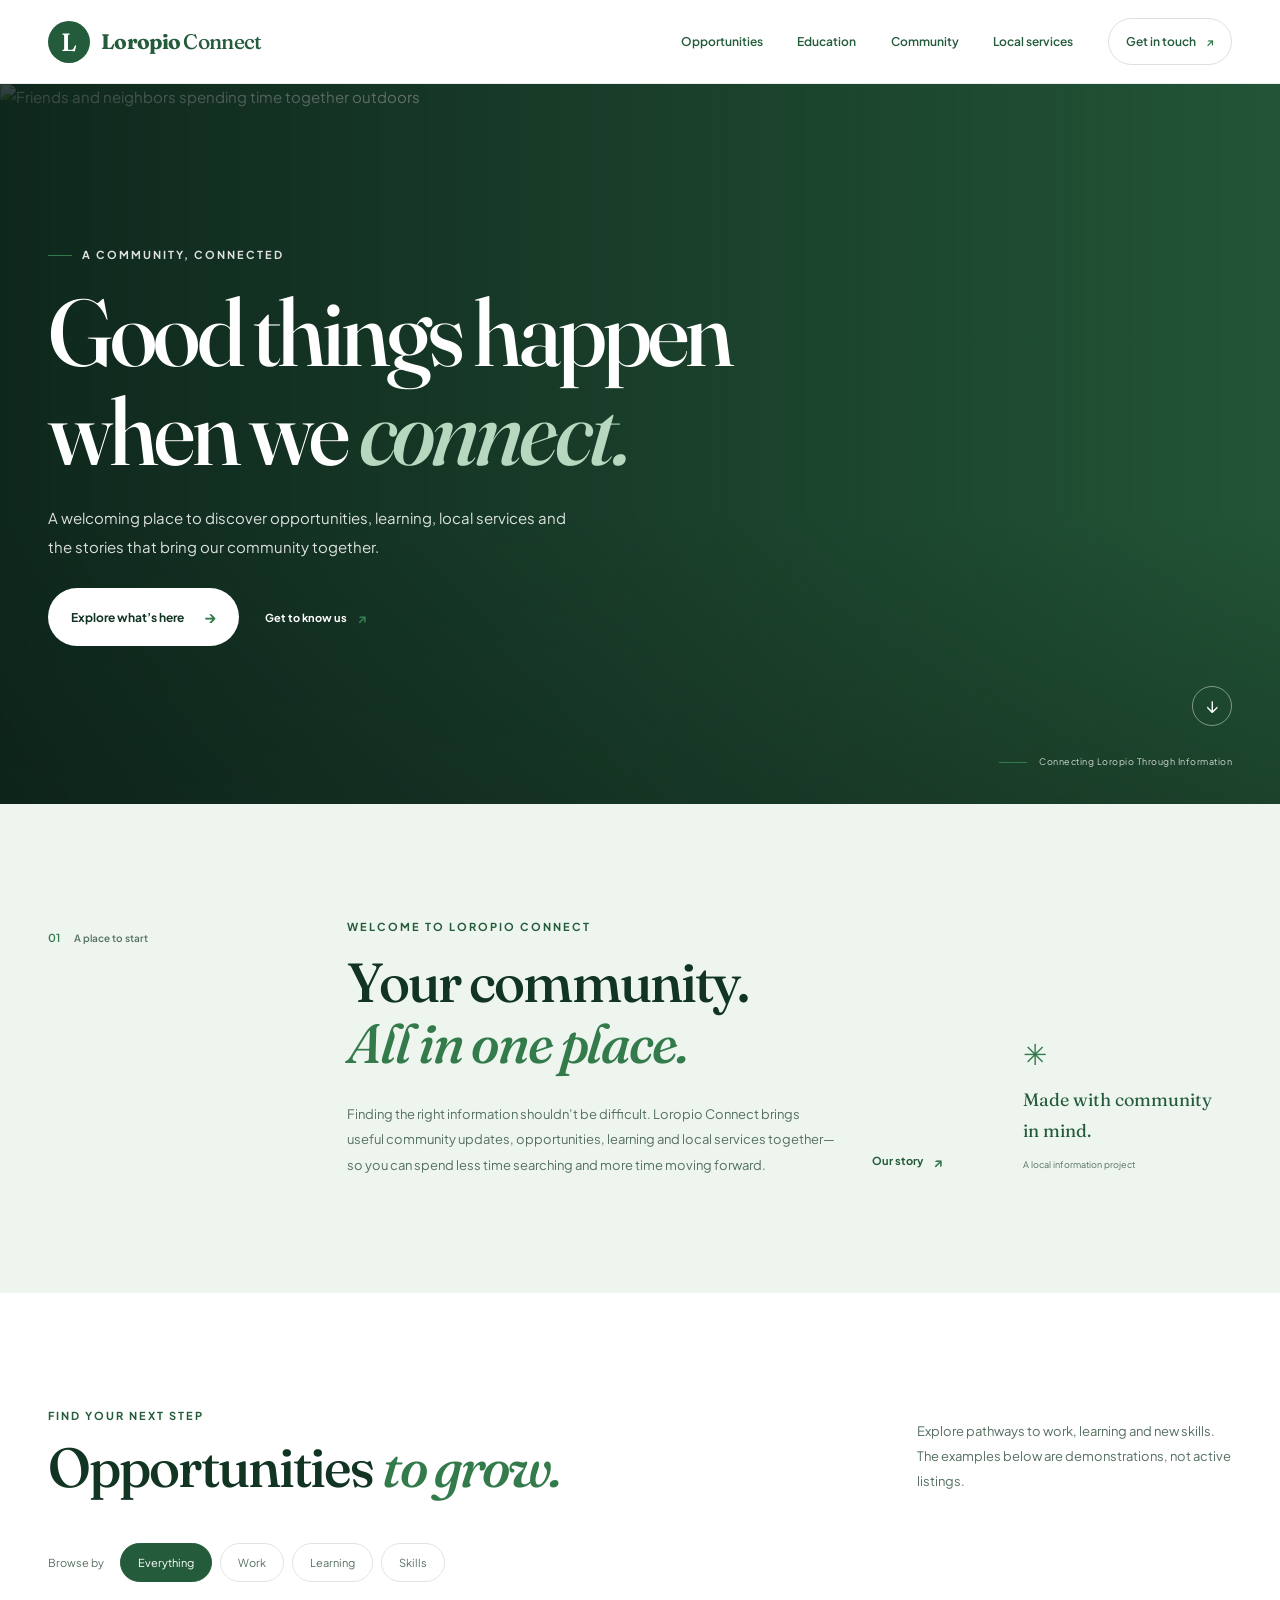
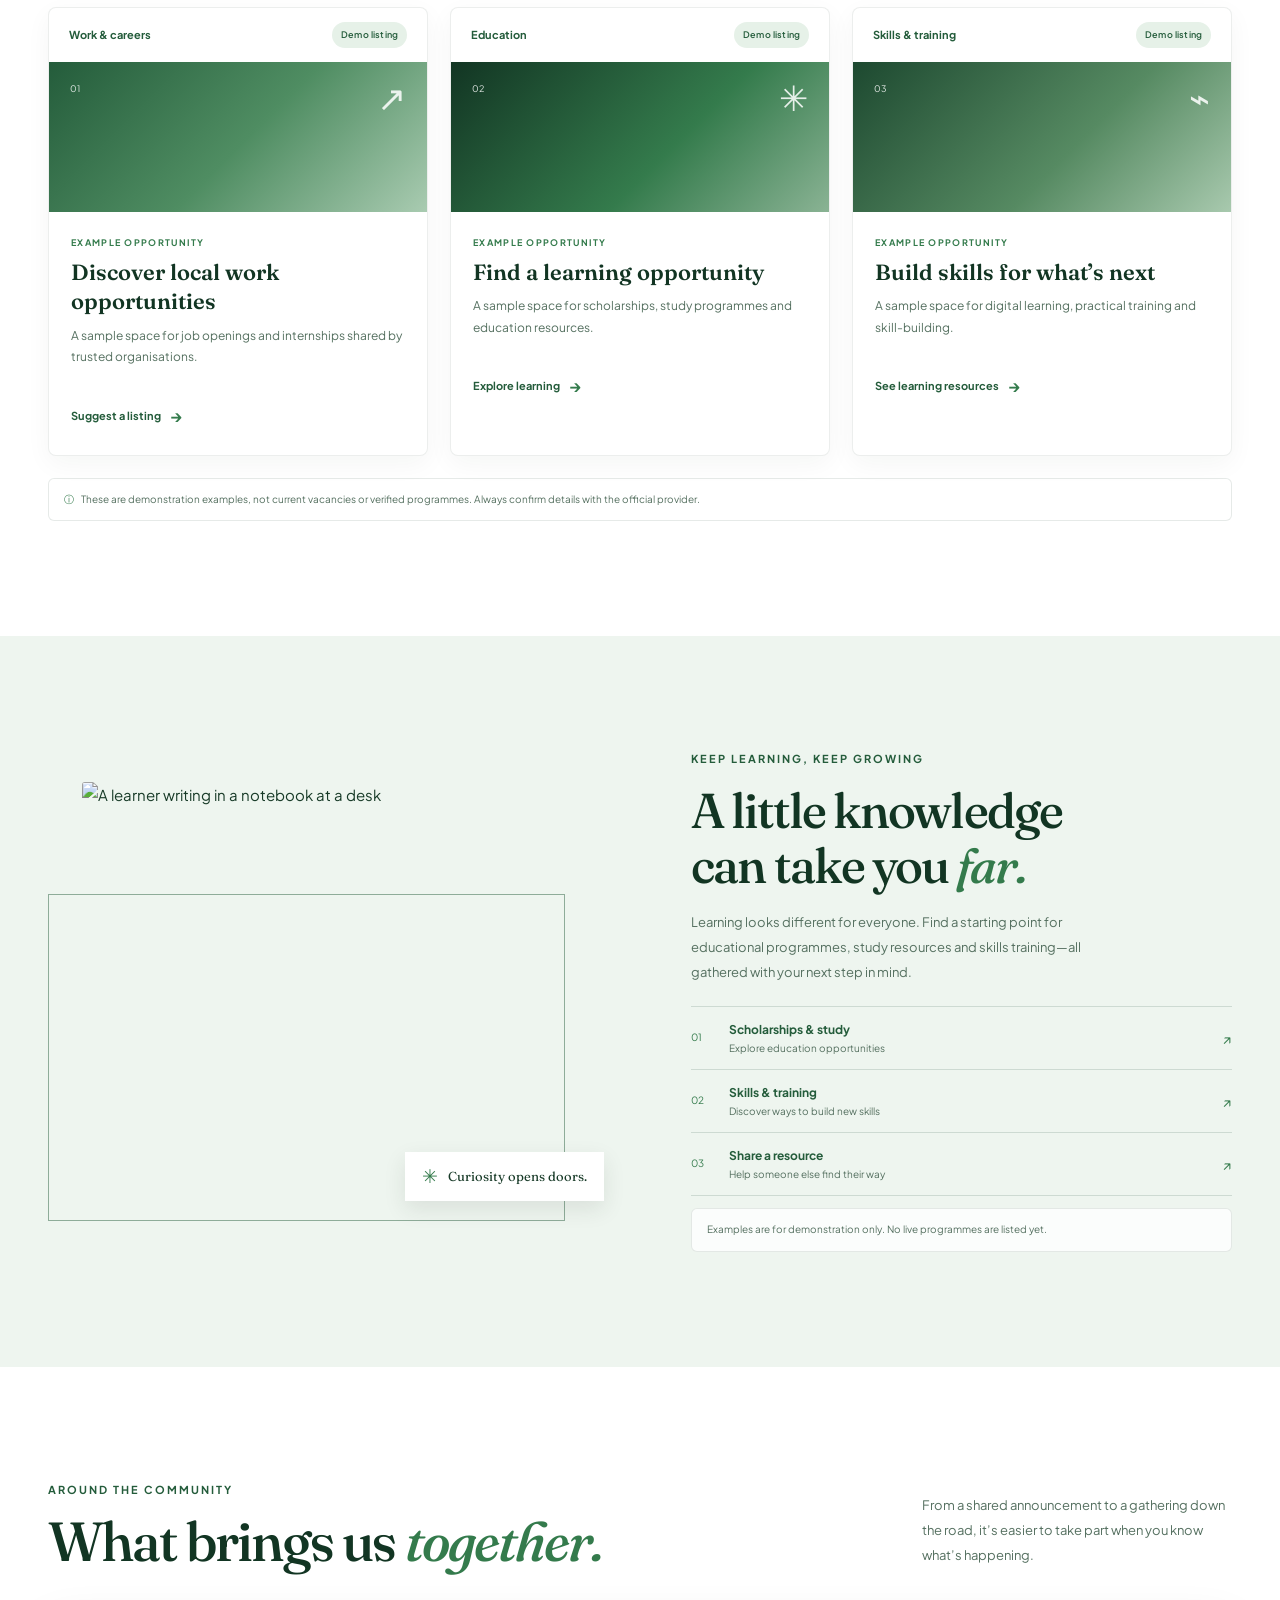
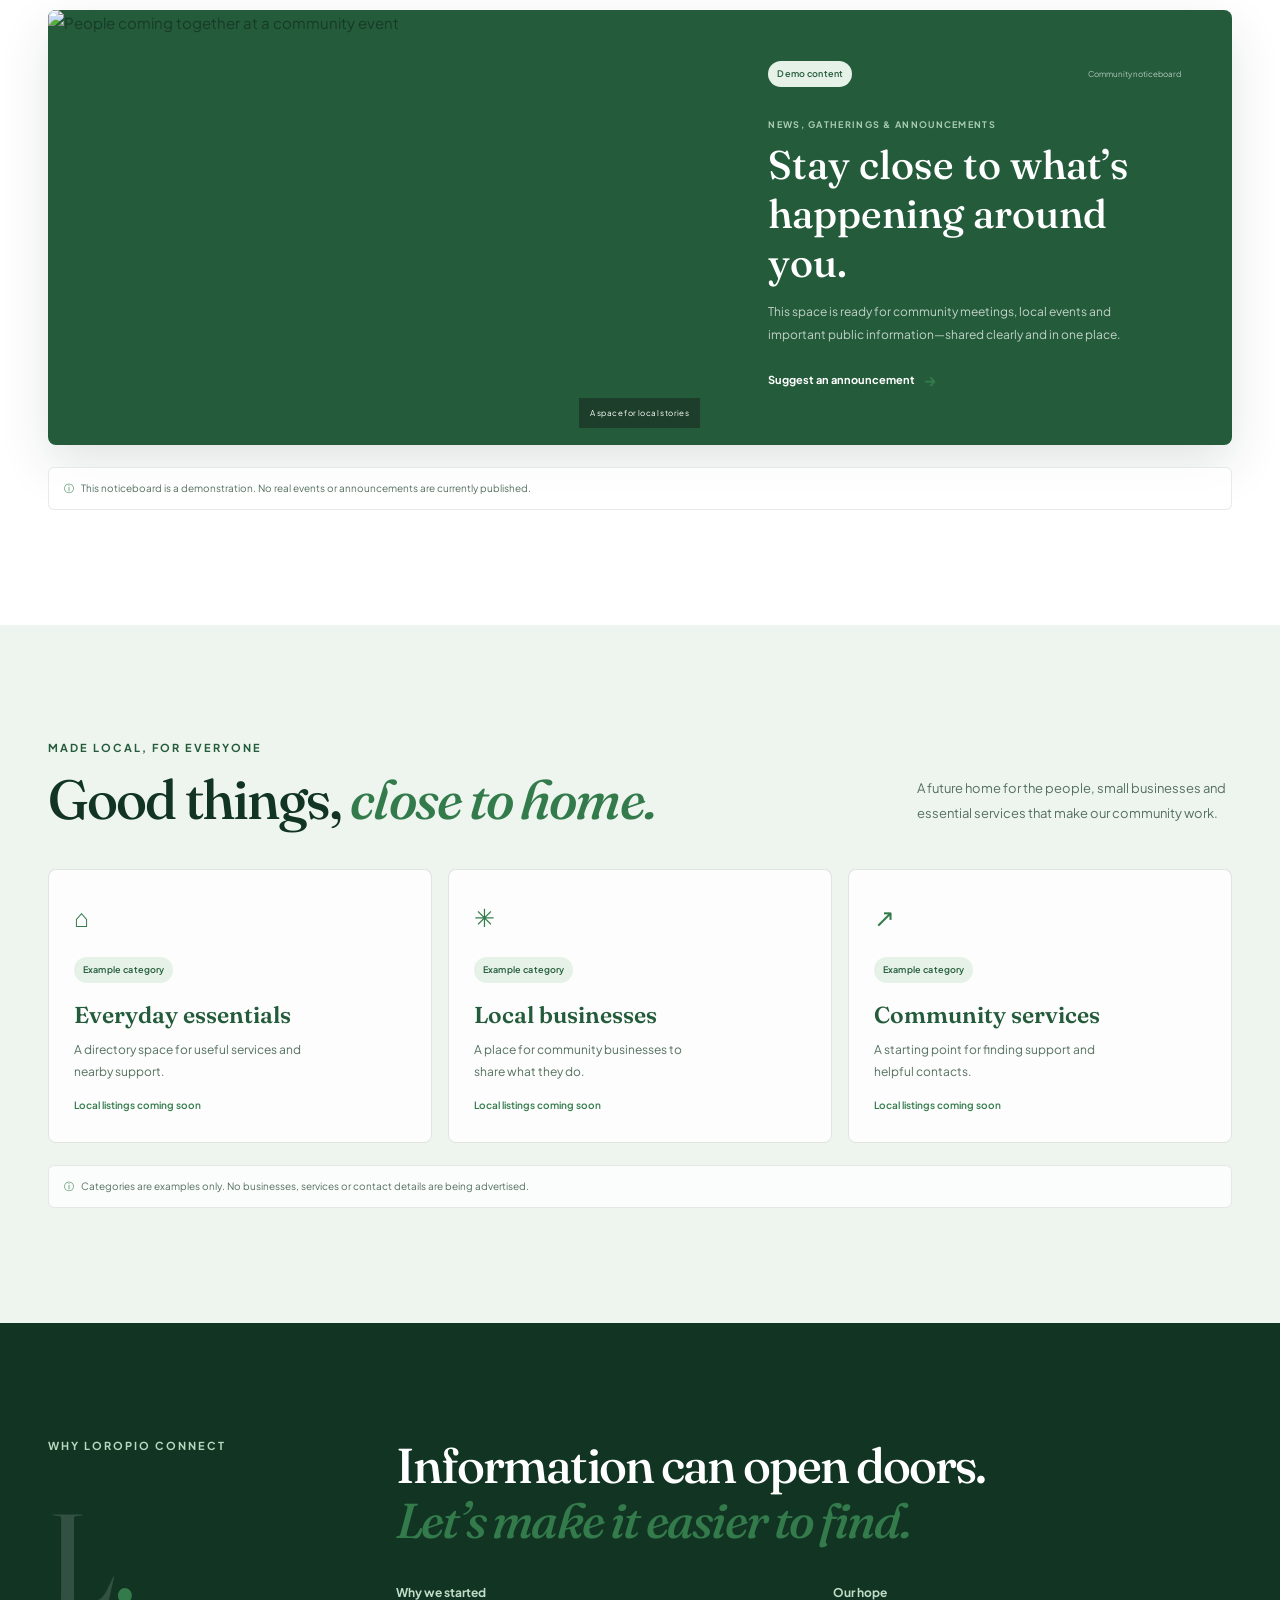
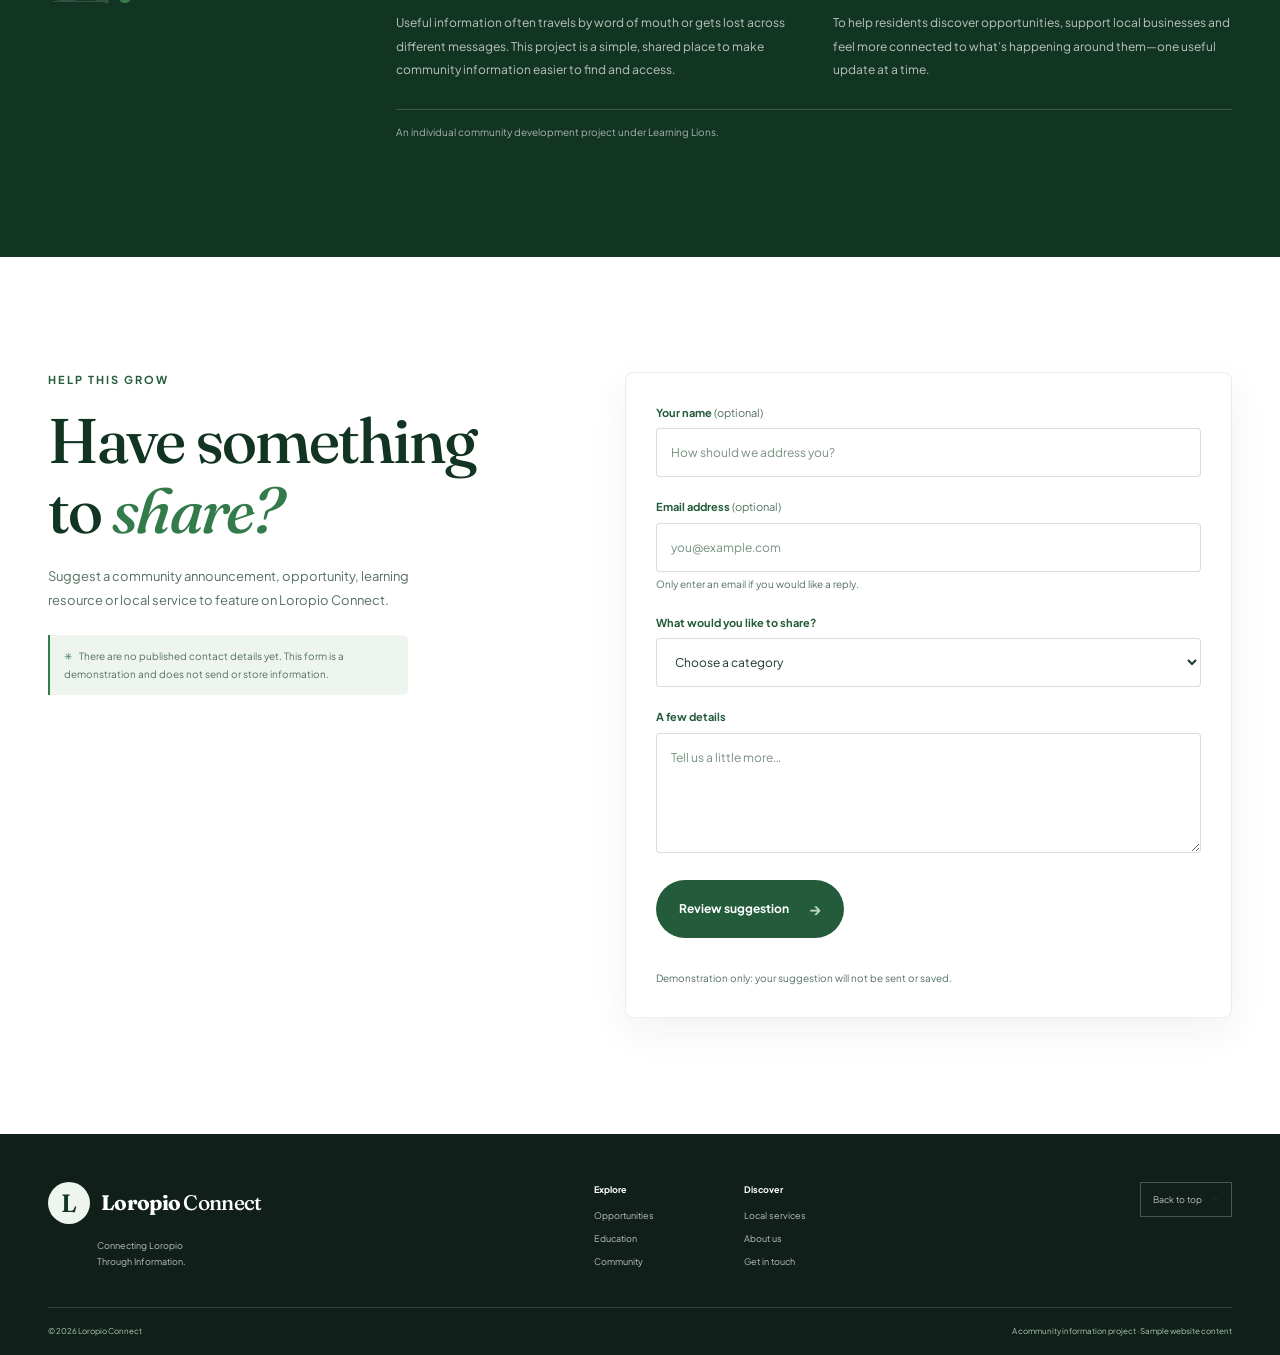
==== index.html @ 8afcb13e "Add redesigned Loropio Connect website" ====
<!DOCTYPE html>
<html lang="en">
<head>
    <meta charset="UTF-8">
    <meta name="viewport" content="width=device-width, initial-scale=1.0">
    <meta name="theme-color" content="#244c3b">
    <meta name="description" content="Loropio Connect brings community information, learning opportunities and local services together in one welcoming place.">
    <title>Loropio Connect | Connecting Loropio Through Information</title>
    <link rel="preconnect" href="https://fonts.googleapis.com">
    <link rel="preconnect" href="https://fonts.gstatic.com" crossorigin>
    <link href="https://fonts.googleapis.com/css2?family=Fraunces:opsz,wght@9..144,500;9..144,600;9..144,700&family=Plus+Jakarta+Sans:wght@400;500;600;700&display=swap" rel="stylesheet">
    <link rel="preconnect" href="https://images.unsplash.com">
    <link rel="stylesheet" href="style.css">
    <script src="script.js" defer></script>
</head>
<body>
    <a class="skip-link" href="#main-content">Skip to main content</a>

    <header class="site-header" id="top">
        <div class="header-inner">
            <a class="brand" href="#top" aria-label="Loropio Connect home">
                <span class="brand-mark" aria-hidden="true">L</span>
                <span class="brand-name">Loropio <span>Connect</span></span>
            </a>
            <button class="menu-toggle" type="button" aria-expanded="false" aria-controls="primary-navigation">
                <span class="menu-toggle-label">Menu</span>
                <span class="menu-icon" aria-hidden="true"><i></i><i></i></span>
            </button>
            <nav class="primary-navigation" id="primary-navigation" aria-label="Main navigation">
                <a href="#opportunities">Opportunities</a>
                <a href="#education">Education</a>
                <a href="#community">Community</a>
                <a href="#services">Local services</a>
                <a class="nav-contact" href="#contact">Get in touch <span aria-hidden="true">↗</span></a>
            </nav>
        </div>
    </header>

    <main id="main-content">
        <section class="hero" aria-labelledby="hero-title">
            <img class="hero-image"
                 src="https://images.unsplash.com/photo-1529156069898-49953e39b3ac?auto=format&amp;fit=crop&amp;w=2200&amp;q=90"
                 alt="Friends and neighbors spending time together outdoors"
                 fetchpriority="high">
            <div class="hero-shade"></div>
            <div class="hero-content page-width">
                <p class="eyebrow hero-eyebrow"><span></span> A community, connected</p>
                <h1 id="hero-title">Good things happen<br>when we <em>connect.</em></h1>
                <p class="hero-copy">A welcoming place to discover opportunities, learning, local services and the stories that bring our community together.</p>
                <div class="hero-actions">
                    <a class="button button-light" href="#opportunities">Explore what’s here <span aria-hidden="true">→</span></a>
                    <a class="text-link hero-text-link" href="#about">Get to know us <span aria-hidden="true">↗</span></a>
                </div>
            </div>
            <div class="hero-caption"><span class="caption-line"></span> Connecting Loropio Through Information</div>
            <a class="hero-scroll" href="#welcome" aria-label="Scroll to discover"><span aria-hidden="true">↓</span></a>
        </section>

        <section class="welcome section-pad" id="welcome" aria-labelledby="welcome-title">
            <div class="page-width welcome-grid">
                <div class="section-label"><span>01</span> A place to start</div>
                <div class="welcome-main">
                    <p class="eyebrow">Welcome to Loropio Connect</p>
                    <h2 class="display-heading" id="welcome-title">Your community.<br><em>All in one place.</em></h2>
                    <div class="welcome-bottom">
                        <p>Finding the right information shouldn’t be difficult. Loropio Connect brings useful community updates, opportunities, learning and local services together—so you can spend less time searching and more time moving forward.</p>
                        <a class="text-link" href="#about">Our story <span aria-hidden="true">↗</span></a>
                    </div>
                </div>
                <div class="welcome-note">
                    <span class="note-icon" aria-hidden="true">✳</span>
                    <p>Made with community in mind.</p>
                    <span>A local information project</span>
                </div>
            </div>
        </section>

        <section class="opportunities section-pad" id="opportunities" aria-labelledby="opportunities-title">
            <div class="page-width">
                <div class="section-heading">
                    <div>
                        <p class="eyebrow">Find your next step</p>
                        <h2 class="display-heading" id="opportunities-title">Opportunities <em>to grow.</em></h2>
                    </div>
                    <p class="section-intro">Explore pathways to work, learning and new skills. The examples below are demonstrations, not active listings.</p>
                </div>
                <div class="filter-row" role="group" aria-label="Filter opportunities">
                    <span class="filter-label">Browse by</span>
                    <button class="filter-button is-active" type="button" data-filter="all" aria-pressed="true">Everything</button>
                    <button class="filter-button" type="button" data-filter="jobs" aria-pressed="false">Work</button>
                    <button class="filter-button" type="button" data-filter="learning" aria-pressed="false">Learning</button>
                    <button class="filter-button" type="button" data-filter="skills" aria-pressed="false">Skills</button>
                </div>
                <div class="opportunity-grid">
                    <article class="opportunity-card opportunity-featured" data-category="jobs">
                        <div class="card-topline"><span class="card-category">Work &amp; careers</span><span class="demo-tag">Demo listing</span></div>
                        <div class="card-art art-sunrise" aria-hidden="true"><span>01</span><span class="art-symbol">↗</span></div>
                        <div class="opportunity-details">
                            <p class="card-kicker">Example opportunity</p>
                            <h3>Discover local work opportunities</h3>
                            <p>A sample space for job openings and internships shared by trusted organisations.</p>
                            <a class="card-link" href="#contact">Suggest a listing <span aria-hidden="true">→</span></a>
                        </div>
                    </article>
                    <article class="opportunity-card" data-category="learning">
                        <div class="card-topline"><span class="card-category">Education</span><span class="demo-tag">Demo listing</span></div>
                        <div class="card-art art-pages" aria-hidden="true"><span>02</span><span class="art-symbol">✳</span></div>
                        <div class="opportunity-details">
                            <p class="card-kicker">Example opportunity</p>
                            <h3>Find a learning opportunity</h3>
                            <p>A sample space for scholarships, study programmes and education resources.</p>
                            <a class="card-link" href="#education">Explore learning <span aria-hidden="true">→</span></a>
                        </div>
                    </article>
                    <article class="opportunity-card" data-category="skills">
                        <div class="card-topline"><span class="card-category">Skills &amp; training</span><span class="demo-tag">Demo listing</span></div>
                        <div class="card-art art-growth" aria-hidden="true"><span>03</span><span class="art-symbol">⌁</span></div>
                        <div class="opportunity-details">
                            <p class="card-kicker">Example opportunity</p>
                            <h3>Build skills for what’s next</h3>
                            <p>A sample space for digital learning, practical training and skill-building.</p>
                            <a class="card-link" href="#education">See learning resources <span aria-hidden="true">→</span></a>
                        </div>
                    </article>
                </div>
                <p class="filter-empty" hidden>No examples in this category yet.</p>
                <p class="demo-disclaimer"><span aria-hidden="true">ⓘ</span> These are demonstration examples, not current vacancies or verified programmes. Always confirm details with the official provider.</p>
            </div>
        </section>

        <section class="education section-pad" id="education" aria-labelledby="education-title">
            <div class="page-width education-grid">
                <div class="education-image-wrap">
                    <img src="https://images.unsplash.com/photo-1509062522246-3755977927d7?auto=format&amp;fit=crop&amp;w=1400&amp;q=90"
                         alt="A learner writing in a notebook at a desk" loading="lazy">
                    <div class="image-note"><span class="note-icon" aria-hidden="true">✳</span><span>Curiosity opens doors.</span></div>
                </div>
                <div class="education-content">
                    <p class="eyebrow">Keep learning, keep growing</p>
                    <h2 class="display-heading" id="education-title">A little knowledge<br>can take you <em>far.</em></h2>
                    <p class="education-copy">Learning looks different for everyone. Find a starting point for educational programmes, study resources and skills training—all gathered with your next step in mind.</p>
                    <div class="learning-links">
                        <a href="#opportunities"><span class="learning-number">01</span><span><strong>Scholarships &amp; study</strong><small>Explore education opportunities</small></span><span class="learning-arrow" aria-hidden="true">↗</span></a>
                        <a href="#opportunities"><span class="learning-number">02</span><span><strong>Skills &amp; training</strong><small>Discover ways to build new skills</small></span><span class="learning-arrow" aria-hidden="true">↗</span></a>
                        <a href="#contact"><span class="learning-number">03</span><span><strong>Share a resource</strong><small>Help someone else find their way</small></span><span class="learning-arrow" aria-hidden="true">↗</span></a>
                    </div>
                    <p class="small-demo-note">Examples are for demonstration only. No live programmes are listed yet.</p>
                </div>
            </div>
        </section>

        <section class="community section-pad" id="community" aria-labelledby="community-title">
            <div class="page-width">
                <div class="community-heading">
                    <div>
                        <p class="eyebrow">Around the community</p>
                        <h2 class="display-heading" id="community-title">What brings us <em>together.</em></h2>
                    </div>
                    <p>From a shared announcement to a gathering down the road, it’s easier to take part when you know what’s happening.</p>
                </div>
                <div class="community-feature">
                    <div class="community-photo">
                        <img src="https://images.unsplash.com/photo-1528605248644-14dd04022da1?auto=format&amp;fit=crop&amp;w=1600&amp;q=90"
                             alt="People coming together at a community event" loading="lazy">
                        <span class="photo-badge">A space for local stories</span>
                    </div>
                    <div class="community-story">
                        <div class="story-topline"><span class="demo-tag">Demo content</span><span class="story-date">Community noticeboard</span></div>
                        <p class="story-kicker">News, gatherings &amp; announcements</p>
                        <h3>Stay close to what’s happening around you.</h3>
                        <p>This space is ready for community meetings, local events and important public information—shared clearly and in one place.</p>
                        <a class="card-link" href="#contact">Suggest an announcement <span aria-hidden="true">→</span></a>
                    </div>
                </div>
                <p class="demo-disclaimer"><span aria-hidden="true">ⓘ</span> This noticeboard is a demonstration. No real events or announcements are currently published.</p>
            </div>
        </section>

        <section class="services section-pad" id="services" aria-labelledby="services-title">
            <div class="page-width">
                <div class="section-heading services-heading">
                    <div>
                        <p class="eyebrow">Made local, for everyone</p>
                        <h2 class="display-heading" id="services-title">Good things, <em>close to home.</em></h2>
                    </div>
                    <p class="section-intro">A future home for the people, small businesses and essential services that make our community work.</p>
                </div>
                <div class="service-grid">
                    <article class="service-card">
                        <span class="service-icon" aria-hidden="true">⌂</span>
                        <span class="demo-tag">Example category</span>
                        <h3>Everyday essentials</h3>
                        <p>A directory space for useful services and nearby support.</p>
                        <span class="service-coming">Local listings coming soon</span>
                    </article>
                    <article class="service-card">
                        <span class="service-icon" aria-hidden="true">✳</span>
                        <span class="demo-tag">Example category</span>
                        <h3>Local businesses</h3>
                        <p>A place for community businesses to share what they do.</p>
                        <span class="service-coming">Local listings coming soon</span>
                    </article>
                    <article class="service-card">
                        <span class="service-icon" aria-hidden="true">↗</span>
                        <span class="demo-tag">Example category</span>
                        <h3>Community services</h3>
                        <p>A starting point for finding support and helpful contacts.</p>
                        <span class="service-coming">Local listings coming soon</span>
                    </article>
                </div>
                <p class="demo-disclaimer"><span aria-hidden="true">ⓘ</span> Categories are examples only. No businesses, services or contact details are being advertised.</p>
            </div>
        </section>

        <section class="about section-pad" id="about" aria-labelledby="about-title">
            <div class="page-width about-grid">
                <div class="about-label">
                    <p class="eyebrow">Why Loropio Connect</p>
                    <span class="about-mark" aria-hidden="true">L<span>.</span></span>
                </div>
                <div class="about-content">
                    <h2 class="display-heading" id="about-title">Information can open doors.<br><em>Let’s make it easier to find.</em></h2>
                    <div class="about-columns">
                        <div>
                            <h3>Why we started</h3>
                            <p>Useful information often travels by word of mouth or gets lost across different messages. This project is a simple, shared place to make community information easier to find and access.</p>
                        </div>
                        <div>
                            <h3>Our hope</h3>
                            <p>To help residents discover opportunities, support local businesses and feel more connected to what’s happening around them—one useful update at a time.</p>
                        </div>
                    </div>
                    <p class="project-note">An individual community development project under Learning Lions.</p>
                </div>
            </div>
        </section>

        <section class="contact section-pad" id="contact" aria-labelledby="contact-title">
            <div class="page-width contact-grid">
                <div class="contact-intro">
                    <p class="eyebrow">Help this grow</p>
                    <h2 class="display-heading" id="contact-title">Have something<br>to <em>share?</em></h2>
                    <p>Suggest a community announcement, opportunity, learning resource or local service to feature on Loropio Connect.</p>
                    <p class="contact-note"><span aria-hidden="true">✳</span> There are no published contact details yet. This form is a demonstration and does not send or store information.</p>
                </div>
                <form class="contact-form" id="suggestion-form" novalidate>
                    <div class="form-row">
                        <label for="name">Your name <span>(optional)</span></label>
                        <input id="name" name="name" type="text" autocomplete="name" placeholder="How should we address you?">
                    </div>
                    <div class="form-row">
                        <label for="email">Email address <span>(optional)</span></label>
                        <input id="email" name="email" type="email" autocomplete="email" placeholder="you@example.com" aria-describedby="email-hint">
                        <span class="field-hint" id="email-hint">Only enter an email if you would like a reply.</span>
                    </div>
                    <div class="form-row">
                        <label for="suggestion-type">What would you like to share?</label>
                        <select id="suggestion-type" name="suggestion-type" required>
                            <option value="">Choose a category</option>
                            <option value="opportunity">An opportunity</option>
                            <option value="education">A learning resource</option>
                            <option value="announcement">An announcement or event</option>
                            <option value="service">A local service</option>
                            <option value="other">Something else</option>
                        </select>
                    </div>
                    <div class="form-row">
                        <label for="message">A few details</label>
                        <textarea id="message" name="message" rows="4" placeholder="Tell us a little more…" required></textarea>
                    </div>
                    <button class="button button-dark form-submit" type="submit">Review suggestion <span aria-hidden="true">→</span></button>
                    <p class="form-status" id="form-status" role="status" aria-live="polite"></p>
                    <p class="form-disclaimer">Demonstration only: your suggestion will not be sent or saved.</p>
                </form>
            </div>
        </section>
    </main>

    <footer class="site-footer">
        <div class="page-width footer-main">
            <div class="footer-brand">
                <a class="brand brand-footer" href="#top">
                    <span class="brand-mark" aria-hidden="true">L</span>
                    <span class="brand-name">Loropio <span>Connect</span></span>
                </a>
                <p>Connecting Loropio<br>Through Information.</p>
            </div>
            <div class="footer-links">
                <div><span class="footer-heading">Explore</span><a href="#opportunities">Opportunities</a><a href="#education">Education</a><a href="#community">Community</a></div>
                <div><span class="footer-heading">Discover</span><a href="#services">Local services</a><a href="#about">About us</a><a href="#contact">Get in touch</a></div>
            </div>
            <a class="back-to-top" href="#top">Back to top <span aria-hidden="true">↑</span></a>
        </div>
        <div class="footer-bottom page-width"><span>© <span id="current-year"></span> Loropio Connect</span><span>A community information project · Sample website content</span></div>
    </footer>
</body>
</html>
---- style.css ----
:root {
    color-scheme: light;
    --forest: #245c3b;
    --forest-deep: #123523;
    --cream: #eef5ef;
    --paper: #fff;
    --white: #fff;
    --gold: #347b4c;
    --terracotta: #347b4c;
    --ink: #173a27;
    --muted: #557060;
    --line: rgba(18, 53, 35, .15);
    --serif: "Fraunces", Georgia, serif;
    --sans: "Plus Jakarta Sans", Arial, sans-serif;
}

* {
    box-sizing: border-box;
}

html {
    scroll-behavior: smooth;
    scroll-padding-top: 88px;
}

body {
    margin: 0;
    color: var(--ink);
    background: var(--paper);
    font-family: var(--sans);
    font-size: 15px;
    line-height: 1.65;
    -webkit-font-smoothing: antialiased;
}

img {
    display: block;
    width: 100%;
}

a {
    color: inherit;
}

button,
input,
select,
textarea {
    font: inherit;
}

button,
a {
    -webkit-tap-highlight-color: transparent;
}

button:focus-visible,
a:focus-visible,
input:focus-visible,
select:focus-visible,
textarea:focus-visible {
    outline: 3px solid var(--gold);
    outline-offset: 4px;
}

.page-width {
    width: min(1200px, calc(100% - 96px));
    margin-inline: auto;
}

.skip-link {
    position: fixed;
    z-index: 20;
    top: 12px;
    left: 12px;
    padding: 10px 16px;
    transform: translateY(-160%);
    color: var(--white);
    background: var(--forest-deep);
}

.skip-link:focus {
    transform: translateY(0);
}

.site-header {
    position: sticky;
    top: 0;
    z-index: 10;
    height: 84px;
    border-bottom: 1px solid rgba(18, 38, 32, .08);
    background: rgba(249, 247, 242, .94);
    backdrop-filter: blur(16px);
}

.header-inner {
    width: min(1320px, calc(100% - 96px));
    height: 100%;
    margin-inline: auto;
    display: flex;
    align-items: center;
    justify-content: space-between;
}

.brand {
    display: inline-flex;
    align-items: center;
    gap: 11px;
    color: var(--forest);
    text-decoration: none;
}

.brand-mark {
    width: 38px;
    height: 38px;
    display: grid;
    place-items: center;
    border-radius: 50%;
    color: var(--white);
    background: var(--forest);
    font-family: var(--serif);
    font-size: 23px;
    font-weight: 600;
}

.brand-name {
    font-family: var(--serif);
    font-size: 19px;
    font-weight: 700;
    letter-spacing: -.5px;
}

.brand-name span {
    font-weight: 500;
}

.primary-navigation {
    display: flex;
    align-items: center;
    gap: clamp(20px, 3vw, 43px);
}

.primary-navigation a {
    color: #414a42;
    font-size: 12px;
    font-weight: 600;
    text-decoration: none;
    transition: color .2s ease;
}

.primary-navigation a:hover {
    color: var(--gold);
}

.primary-navigation .nav-contact {
    padding: 11px 16px;
    border: 1px solid var(--line);
    border-radius: 2px;
}

.nav-contact span {
    margin-left: 8px;
    color: var(--gold);
}

.menu-toggle {
    display: none;
}

.hero {
    position: relative;
    min-height: min(680px, calc(100svh - 82px));
    display: flex;
    align-items: center;
    overflow: hidden;
    color: var(--white);
    background: #394a3d;
}

.hero-image,
.hero-shade {
    position: absolute;
    inset: 0;
    width: 100%;
    height: 100%;
}

.hero-image {
    object-fit: cover;
    object-position: center 46%;
    animation: hero-arrive 1.1s ease-out both;
}

.hero-shade {
    background: linear-gradient(90deg, rgba(17, 36, 27, .79) 0%, rgba(23, 41, 31, .59) 44%, rgba(21, 34, 26, .12) 100%),
        linear-gradient(0deg, rgba(14, 28, 20, .31), transparent 35%);
}

.hero-content {
    position: relative;
    z-index: 1;
    padding-top: 5px;
    animation: content-arrive .8s .12s both;
}

.eyebrow {
    margin: 0 0 16px;
    color: var(--forest);
    font-size: 10px;
    font-weight: 700;
    letter-spacing: 1.9px;
    line-height: 1.5;
    text-transform: uppercase;
}

.hero-eyebrow {
    display: flex;
    align-items: center;
    gap: 10px;
    margin-bottom: 20px;
    color: rgba(255, 255, 255, .86);
}

.hero-eyebrow span {
    width: 24px;
    height: 1px;
    background: var(--gold);
}

.hero h1 {
    max-width: 720px;
    margin: 0;
    font-family: var(--serif);
    font-size: clamp(54px, 7.1vw, 96px);
    font-weight: 500;
    letter-spacing: -3.4px;
    line-height: 1.04;
}

.hero h1 em,
.display-heading em {
    color: var(--gold);
    font-weight: 500;
}

.hero-copy {
    max-width: 490px;
    margin: 24px 0 27px;
    color: rgba(255, 255, 255, .85);
    font-size: 14px;
    line-height: 1.9;
}

.hero-actions {
    display: flex;
    align-items: center;
    gap: 26px;
}

.button {
    min-height: 48px;
    padding: 13px 20px;
    display: inline-flex;
    align-items: center;
    justify-content: center;
    gap: 20px;
    border: 1px solid transparent;
    border-radius: 2px;
    font-size: 11px;
    font-weight: 700;
    text-decoration: none;
    cursor: pointer;
    transition: background .2s ease, transform .2s ease;
}

.button:hover {
    transform: translateY(-2px);
}

.button-light {
    color: var(--forest-deep);
    background: var(--white);
}

.button-light:hover {
    background: var(--cream);
}

.button-light span,
.card-link span {
    color: var(--gold);
    font-size: 16px;
}

.text-link {
    display: inline-flex;
    align-items: center;
    gap: 10px;
    color: var(--forest);
    font-size: 11px;
    font-weight: 700;
    text-decoration: none;
}

.text-link span {
    color: var(--gold);
    font-size: 14px;
    transition: transform .2s ease;
}

.text-link:hover span {
    transform: translate(2px, -2px);
}

.hero-text-link {
    color: var(--white);
}

.hero-caption {
    position: absolute;
    right: max(48px, calc((100% - 1200px) / 2));
    bottom: 34px;
    display: flex;
    align-items: center;
    gap: 12px;
    color: rgba(255, 255, 255, .8);
    font-size: 9px;
    letter-spacing: .5px;
}

.caption-line {
    width: 28px;
    height: 1px;
    background: var(--gold);
}

.hero-scroll {
    position: absolute;
    right: max(48px, calc((100% - 1200px) / 2));
    bottom: 78px;
    width: 40px;
    height: 40px;
    display: grid;
    place-items: center;
    border: 1px solid rgba(255, 255, 255, .44);
    border-radius: 50%;
    color: var(--white);
    font-size: 19px;
    text-decoration: none;
    transition: background .2s ease;
}

.hero-scroll:hover {
    background: rgba(255, 255, 255, .17);
}

.section-pad {
    padding-block: 106px;
}

.welcome {
    background: var(--cream);
}

.welcome-grid {
    display: grid;
    grid-template-columns: 1fr 2.45fr .8fr;
    gap: 38px;
}

.section-label {
    padding-top: 9px;
    color: #6b7066;
    font-size: 10px;
    font-weight: 600;
}

.section-label span {
    margin-right: 12px;
    color: var(--gold);
    font-size: 11px;
}

.display-heading {
    margin: 0;
    color: var(--forest-deep);
    font-family: var(--serif);
    font-size: clamp(36px, 4vw, 54px);
    font-weight: 500;
    letter-spacing: -1.5px;
    line-height: 1.15;
}

.welcome-bottom {
    max-width: 690px;
    margin-top: 27px;
    display: flex;
    align-items: end;
    gap: 35px;
}

.welcome-bottom p {
    max-width: 490px;
    margin: 0;
    color: #5b6158;
    font-size: 12px;
    line-height: 1.95;
}

.welcome-bottom .text-link {
    flex-shrink: 0;
    padding-bottom: 5px;
}

.welcome-note {
    align-self: end;
    justify-self: end;
    padding-bottom: 3px;
}

.note-icon {
    color: var(--gold);
    font-size: 29px;
    line-height: 1;
}

.welcome-note p {
    margin: 12px 0 2px;
    color: var(--forest);
    font-family: var(--serif);
    font-size: 16px;
}

.welcome-note > span:last-child {
    color: var(--muted);
    font-size: 9px;
}

.opportunities {
    background: var(--paper);
}

.section-heading,
.community-heading {
    display: flex;
    align-items: end;
    justify-content: space-between;
    gap: 36px;
}

.section-heading .eyebrow,
.community-heading .eyebrow {
    margin-bottom: 12px;
}

.section-intro {
    max-width: 315px;
    margin: 0 0 5px;
    color: var(--muted);
    font-size: 11px;
    line-height: 1.9;
}

.filter-row {
    margin: 40px 0 22px;
    display: flex;
    align-items: center;
    gap: 8px;
}

.filter-label {
    margin-right: 8px;
    color: var(--muted);
    font-size: 10px;
}

.filter-button {
    padding: 8px 14px;
    border: 1px solid transparent;
    border-radius: 20px;
    color: #656b63;
    background: transparent;
    font-size: 10px;
    cursor: pointer;
    transition: color .2s ease, background .2s ease, border-color .2s ease;
}

.filter-button:hover,
.filter-button.is-active {
    border-color: var(--forest);
    color: var(--white);
    background: var(--forest);
}

.opportunity-grid {
    display: grid;
    grid-template-columns: repeat(3, 1fr);
    gap: 20px;
}

.opportunity-card {
    min-width: 0;
    border: 1px solid rgba(36, 76, 59, .1);
    background: var(--white);
    transition: transform .25s ease, box-shadow .25s ease;
}

.opportunity-card:hover {
    transform: translateY(-4px);
    box-shadow: 0 13px 35px rgba(37, 53, 42, .08);
}

.card-topline {
    min-height: 48px;
    padding: 0 17px;
    display: flex;
    align-items: center;
    justify-content: space-between;
    gap: 8px;
}

.card-category {
    color: var(--forest);
    font-size: 9px;
    font-weight: 700;
}

.demo-tag {
    padding: 4px 7px;
    border-radius: 2px;
    color: #735a36;
    background: #f2eadc;
    font-size: 8px;
    font-weight: 600;
    letter-spacing: .15px;
    white-space: nowrap;
}

.card-art {
    height: 124px;
    padding: 16px 18px;
    display: flex;
    align-items: flex-start;
    justify-content: space-between;
    color: rgba(255, 255, 255, .86);
    font-size: 9px;
}

.art-sunrise {
    background: linear-gradient(135deg, #9d825e 0%, #d2b88b 48%, #e8d9bc 100%);
}

.art-pages {
    background: linear-gradient(135deg, #385748 0%, #66816d 55%, #a4ad8c 100%);
}

.art-growth {
    background: linear-gradient(135deg, #59644b 0%, #a28b64 57%, #d4bd91 100%);
}

.art-symbol {
    font-family: var(--serif);
    font-size: 35px;
    line-height: 1;
}

.opportunity-details {
    padding: 19px 19px 21px;
}

.card-kicker,
.story-kicker {
    margin: 0 0 7px;
    color: var(--gold);
    font-size: 8px;
    font-weight: 700;
    letter-spacing: 1.3px;
    text-transform: uppercase;
}

.opportunity-details h3 {
    margin: 0 0 8px;
    color: var(--forest-deep);
    font-family: var(--serif);
    font-size: 19px;
    font-weight: 600;
    line-height: 1.35;
}

.opportunity-details > p:not(.card-kicker) {
    min-height: 54px;
    margin: 0 0 14px;
    color: var(--muted);
    font-size: 10px;
    line-height: 1.8;
}

.card-link {
    display: inline-flex;
    align-items: center;
    gap: 9px;
    color: var(--forest);
    font-size: 10px;
    font-weight: 700;
    text-decoration: none;
}

.card-link:hover {
    text-decoration: underline;
    text-underline-offset: 4px;
}

.demo-disclaimer {
    margin: 19px 0 0;
    color: #777a71;
    font-size: 9px;
    line-height: 1.7;
}

.demo-disclaimer span {
    margin-right: 5px;
    color: var(--gold);
}

.filter-empty {
    padding: 30px 0;
    color: var(--muted);
    font-size: 12px;
}

.education {
    background: var(--cream);
}

.education-grid {
    display: grid;
    grid-template-columns: 1fr 1fr;
    align-items: center;
    gap: clamp(50px, 8vw, 115px);
}

.education-image-wrap {
    position: relative;
    padding: 0 0 34px 34px;
}

.education-image-wrap::before {
    position: absolute;
    z-index: 0;
    right: 24px;
    bottom: 0;
    left: 0;
    height: 74%;
    border: 1px solid rgba(182, 138, 85, .55);
    content: "";
}

.education-image-wrap img {
    position: relative;
    z-index: 1;
    height: 405px;
    object-fit: cover;
    object-position: center;
}

.image-note {
    position: absolute;
    z-index: 2;
    right: -15px;
    bottom: 20px;
    min-width: 193px;
    padding: 13px 17px;
    display: flex;
    align-items: center;
    gap: 10px;
    color: var(--forest);
    background: var(--white);
    box-shadow: 0 8px 22px rgba(42, 48, 39, .1);
    font-family: var(--serif);
    font-size: 13px;
}

.image-note .note-icon {
    font-size: 19px;
}

.education-content .display-heading {
    font-size: clamp(36px, 4vw, 49px);
}

.education-copy {
    max-width: 440px;
    margin: 17px 0 22px;
    color: #62685e;
    font-size: 11px;
    line-height: 1.9;
}

.learning-links {
    border-top: 1px solid rgba(36, 76, 59, .16);
}

.learning-links a {
    min-height: 63px;
    display: grid;
    grid-template-columns: 38px 1fr 20px;
    align-items: center;
    border-bottom: 1px solid rgba(36, 76, 59, .16);
    color: var(--forest);
    text-decoration: none;
    transition: padding .2s ease;
}

.learning-links a:hover {
    padding-inline: 5px;
}

.learning-number {
    color: var(--gold);
    font-size: 9px;
}

.learning-links strong,
.learning-links small {
    display: block;
}

.learning-links strong {
    font-size: 10px;
}

.learning-links small {
    color: var(--muted);
    font-size: 9px;
}

.learning-arrow {
    justify-self: end;
    color: var(--gold);
    font-size: 14px;
}

.small-demo-note {
    margin: 12px 0 0;
    color: #777a71;
    font-size: 9px;
}

.community {
    background: var(--paper);
}

.community-heading {
    margin-bottom: 38px;
}

.community-heading > p {
    max-width: 310px;
    margin: 0 0 5px;
    color: var(--muted);
    font-size: 11px;
    line-height: 1.9;
}

.community-feature {
    display: grid;
    grid-template-columns: 1.3fr 1fr;
    min-height: 340px;
    background: var(--forest);
}

.community-photo {
    position: relative;
    min-height: 340px;
    overflow: hidden;
}

.community-photo img {
    height: 100%;
    position: absolute;
    inset: 0;
    object-fit: cover;
}

.photo-badge {
    position: absolute;
    right: 17px;
    bottom: 17px;
    padding: 8px 11px;
    color: var(--white);
    background: rgba(29, 55, 39, .82);
    font-size: 8px;
    letter-spacing: .4px;
}

.community-story {
    padding: clamp(25px, 4vw, 53px);
    display: flex;
    flex-direction: column;
    align-items: flex-start;
    justify-content: center;
    color: var(--white);
}

.story-topline {
    width: 100%;
    display: flex;
    align-items: center;
    justify-content: space-between;
    gap: 8px;
}

.story-date {
    color: rgba(255, 255, 255, .66);
    font-size: 8px;
}

.story-kicker {
    margin-top: 30px;
    color: #d3b17e;
}

.community-story h3 {
    max-width: 390px;
    margin: 0;
    font-family: var(--serif);
    font-size: clamp(25px, 3vw, 37px);
    font-weight: 500;
    line-height: 1.23;
}

.community-story > p:not(.story-kicker) {
    max-width: 385px;
    margin: 14px 0 20px;
    color: rgba(255, 255, 255, .72);
    font-size: 10px;
    line-height: 1.85;
}

.community-story .card-link {
    color: var(--white);
}

.services {
    background: var(--cream);
}

.services-heading {
    margin-bottom: 38px;
}

.service-grid {
    display: grid;
    grid-template-columns: repeat(3, 1fr);
    border-top: 1px solid rgba(36, 76, 59, .2);
    border-bottom: 1px solid rgba(36, 76, 59, .2);
}

.service-card {
    min-height: 228px;
    padding: 23px 26px 26px;
    border-right: 1px solid rgba(36, 76, 59, .2);
}

.service-card:first-child {
    border-left: 1px solid rgba(36, 76, 59, .2);
}

.service-icon {
    margin-bottom: 14px;
    display: block;
    color: var(--gold);
    font-family: var(--serif);
    font-size: 25px;
}

.service-card .demo-tag {
    display: inline-block;
}

.service-card h3 {
    margin: 12px 0 4px;
    color: var(--forest);
    font-family: var(--serif);
    font-size: 20px;
    font-weight: 600;
}

.service-card p {
    max-width: 240px;
    margin: 0;
    color: #686e64;
    font-size: 10px;
    line-height: 1.8;
}

.service-coming {
    margin-top: 15px;
    display: block;
    color: #8a795e;
    font-size: 9px;
    font-weight: 600;
}

.about {
    background: var(--forest);
    color: var(--white);
}

.about-grid {
    display: grid;
    grid-template-columns: .7fr 2fr;
    gap: 55px;
}

.about .eyebrow {
    color: #d0ad78;
}

.about-mark {
    margin-top: 40px;
    display: block;
    color: rgba(255, 255, 255, .14);
    font-family: var(--serif);
    font-size: 125px;
    line-height: 1;
}

.about-mark span {
    color: var(--gold);
}

.about .display-heading {
    color: var(--white);
    font-size: clamp(34px, 4vw, 49px);
}

.about-columns {
    margin-top: 34px;
    display: grid;
    grid-template-columns: 1fr 1fr;
    gap: 38px;
}

.about-columns h3 {
    margin: 0 0 8px;
    color: #e2c99e;
    font-size: 10px;
    font-weight: 700;
}

.about-columns p {
    margin: 0;
    color: rgba(255, 255, 255, .71);
    font-size: 10px;
    line-height: 1.95;
}

.project-note {
    margin: 28px 0 0;
    padding-top: 14px;
    border-top: 1px solid rgba(255, 255, 255, .18);
    color: rgba(255, 255, 255, .63);
    font-size: 9px;
}

.contact {
    background: var(--paper);
}

.contact-grid {
    display: grid;
    grid-template-columns: .85fr 1.15fr;
    gap: clamp(50px, 10vw, 140px);
}

.contact-intro .display-heading {
    font-size: clamp(42px, 5vw, 63px);
}

.contact-intro > p:not(.eyebrow, .contact-note) {
    max-width: 370px;
    margin: 18px 0 22px;
    color: var(--muted);
    font-size: 11px;
    line-height: 1.9;
}

.contact-note {
    max-width: 360px;
    padding: 12px 14px;
    border-left: 2px solid var(--gold);
    color: #72766d;
    background: #f0ece3;
    font-size: 9px;
    line-height: 1.8;
}

.contact-note span {
    margin-right: 5px;
    color: var(--gold);
}

.contact-form {
    padding-top: 5px;
}

.form-row {
    margin-bottom: 17px;
}

.form-row label {
    margin-bottom: 6px;
    display: block;
    color: var(--forest);
    font-size: 10px;
    font-weight: 700;
}

.form-row label span {
    color: #8a8b83;
    font-weight: 400;
}

.form-row input,
.form-row select,
.form-row textarea {
    width: 100%;
    min-height: 44px;
    padding: 11px 12px;
    border: 1px solid rgba(36, 76, 59, .19);
    border-radius: 1px;
    color: var(--ink);
    background: var(--white);
    font-size: 10px;
}

.form-row textarea {
    min-height: 104px;
    resize: vertical;
}

.form-row input::placeholder,
.form-row textarea::placeholder {
    color: #999a92;
}

.field-hint {
    margin-top: 4px;
    display: block;
    color: #777a71;
    font-size: 9px;
}

.form-submit {
    min-width: 188px;
    color: var(--white);
    background: var(--forest);
}

.form-submit:hover {
    background: var(--forest-deep);
}

.form-submit span {
    color: #d4b481;
    font-size: 16px;
}

.form-status {
    min-height: 20px;
    margin: 10px 0 0;
    color: var(--forest);
    font-size: 10px;
    font-weight: 600;
}

.form-status.is-error {
    color: #9b4134;
}

.form-disclaimer {
    margin: 2px 0 0;
    color: #85877f;
    font-size: 9px;
}

.site-footer {
    padding-top: 48px;
    color: rgba(255, 255, 255, .77);
    background: var(--forest-deep);
}

.footer-main {
    padding-bottom: 37px;
    display: grid;
    grid-template-columns: 1fr 1fr auto;
    align-items: start;
    gap: 35px;
}

.brand-footer {
    color: var(--white);
}

.brand-footer .brand-mark {
    color: var(--forest-deep);
    background: var(--cream);
}

.footer-brand > p {
    margin: 14px 0 0 49px;
    color: rgba(255, 255, 255, .58);
    font-size: 9px;
    line-height: 1.8;
}

.footer-links {
    display: flex;
    gap: clamp(36px, 7vw, 90px);
}

.footer-links > div {
    display: flex;
    flex-direction: column;
    gap: 7px;
}

.footer-heading {
    margin-bottom: 4px;
    color: var(--white);
    font-size: 9px;
    font-weight: 700;
}

.footer-links a,
.back-to-top {
    color: rgba(255, 255, 255, .65);
    font-size: 9px;
    text-decoration: none;
}

.footer-links a:hover,
.back-to-top:hover {
    color: var(--white);
}

.back-to-top {
    padding: 9px 12px;
    border: 1px solid rgba(255, 255, 255, .24);
}

.back-to-top span {
    margin-left: 9px;
    color: #d4b481;
}

.footer-bottom {
    min-height: 48px;
    display: flex;
    align-items: center;
    justify-content: space-between;
    gap: 20px;
    border-top: 1px solid rgba(255, 255, 255, .15);
    color: rgba(255, 255, 255, .49);
    font-size: 8px;
}

[hidden] {
    display: none !important;
}

@keyframes hero-arrive {
    from { transform: scale(1.035); }
    to { transform: scale(1); }
}

@keyframes content-arrive {
    from { opacity: 0; transform: translateY(12px); }
    to { opacity: 1; transform: translateY(0); }
}

@media (max-width: 900px) {
    .page-width,
    .header-inner {
        width: min(100% - 56px, 720px);
    }

    .primary-navigation {
        gap: 17px;
    }

    .primary-navigation a {
        font-size: 10px;
    }

    .primary-navigation .nav-contact {
        padding: 9px 11px;
    }

    .hero {
        min-height: 610px;
    }

    .welcome-grid {
        grid-template-columns: .7fr 2.3fr;
    }

    .welcome-note {
        grid-column: 2;
        justify-self: start;
        margin-top: 5px;
    }

    .education-grid {
        gap: 45px;
    }

    .education-image-wrap img {
        height: 360px;
    }

    .community-feature {
        grid-template-columns: 1fr 1fr;
    }

    .community-photo,
    .community-feature {
        min-height: 320px;
    }

    .community-photo {
        min-height: 320px;
    }

    .about-grid {
        grid-template-columns: .4fr 1.6fr;
        gap: 35px;
    }

    .contact-grid {
        gap: 55px;
    }
}

@media (max-width: 680px) {
    html {
        scroll-padding-top: 70px;
    }

    .page-width,
    .header-inner {
        width: calc(100% - 40px);
    }

    .site-header {
        height: 70px;
    }

    .brand-mark {
        width: 34px;
        height: 34px;
        font-size: 21px;
    }

    .brand-name {
        font-size: 17px;
    }

    .menu-toggle {
        min-height: 42px;
        padding: 8px 0 8px 12px;
        display: inline-flex;
        align-items: center;
        gap: 10px;
        border: 0;
        color: var(--forest);
        background: transparent;
        font-size: 10px;
        font-weight: 700;
        cursor: pointer;
    }

    .menu-icon {
        width: 20px;
        display: grid;
        gap: 5px;
    }

    .menu-icon i {
        height: 1px;
        display: block;
        background: var(--forest);
        transition: transform .2s ease;
    }

    .menu-toggle[aria-expanded="true"] .menu-icon i:first-child {
        transform: translateY(3px) rotate(45deg);
    }

    .menu-toggle[aria-expanded="true"] .menu-icon i:last-child {
        transform: translateY(-3px) rotate(-45deg);
    }

    .primary-navigation {
        position: absolute;
        top: 70px;
        right: 0;
        left: 0;
        padding: 8px 20px 20px;
        display: none;
        align-items: stretch;
        gap: 0;
        background: var(--paper);
        box-shadow: 0 12px 20px rgba(25, 39, 29, .11);
    }

    .primary-navigation.is-open {
        display: flex;
        flex-direction: column;
    }

    .primary-navigation a {
        padding: 12px 4px;
        border-bottom: 1px solid var(--line);
        font-size: 12px;
    }

    .primary-navigation .nav-contact {
        width: fit-content;
        margin-top: 12px;
        padding: 10px 13px;
        border: 1px solid var(--line);
    }

    .hero {
        min-height: min(690px, calc(100svh - 70px));
        align-items: center;
    }

    .hero-image {
        object-position: 55% center;
    }

    .hero-shade {
        background: linear-gradient(90deg, rgba(17, 36, 27, .76), rgba(17, 36, 27, .28)),
            linear-gradient(0deg, rgba(14, 28, 20, .3), transparent 45%);
    }

    .hero h1 {
        font-size: clamp(48px, 13vw, 72px);
        letter-spacing: -2px;
    }

    .hero-copy {
        max-width: 380px;
        font-size: 12px;
    }

    .hero-actions {
        align-items: flex-start;
        flex-direction: column;
        gap: 17px;
    }

    .hero-caption {
        right: 20px;
        bottom: 20px;
        font-size: 8px;
    }

    .hero-scroll {
        right: 20px;
        bottom: 51px;
        width: 34px;
        height: 34px;
    }

    .section-pad {
        padding-block: 72px;
    }

    .welcome-grid {
        grid-template-columns: 1fr;
        gap: 22px;
    }

    .section-label {
        padding-top: 0;
    }

    .display-heading {
        font-size: clamp(36px, 10vw, 48px);
        letter-spacing: -1px;
    }

    .welcome-bottom {
        align-items: flex-start;
        flex-direction: column;
        gap: 15px;
    }

    .welcome-note {
        grid-column: 1;
        justify-self: start;
        margin-top: 8px;
    }

    .section-heading,
    .community-heading {
        align-items: flex-start;
        flex-direction: column;
        gap: 15px;
    }

    .section-intro,
    .community-heading > p {
        max-width: 420px;
    }

    .filter-row {
        margin: 28px 0 17px;
        flex-wrap: wrap;
        gap: 5px;
    }

    .filter-label {
        width: 100%;
        margin-bottom: 4px;
    }

    .filter-button {
        padding: 7px 11px;
    }

    .opportunity-grid {
        grid-template-columns: 1fr;
        gap: 14px;
    }

    .card-art {
        height: 100px;
    }

    .opportunity-details > p:not(.card-kicker) {
        min-height: 0;
    }

    .education-grid {
        grid-template-columns: 1fr;
        gap: 38px;
    }

    .education-image-wrap {
        width: calc(100% - 10px);
        padding-left: 18px;
    }

    .education-image-wrap::before {
        right: 13px;
    }

    .education-image-wrap img {
        height: min(360px, 82vw);
    }

    .image-note {
        right: -6px;
        bottom: 15px;
    }

    .community-heading {
        margin-bottom: 25px;
    }

    .community-feature {
        grid-template-columns: 1fr;
    }

    .community-photo {
        min-height: 230px;
    }

    .community-story {
        min-height: 300px;
        padding: 27px 22px;
    }

    .story-kicker {
        margin-top: 23px;
    }

    .community-story h3 {
        font-size: 31px;
    }

    .services-heading {
        margin-bottom: 25px;
    }

    .service-grid {
        grid-template-columns: 1fr;
        border-bottom: 0;
    }

    .service-card,
    .service-card:first-child {
        min-height: 0;
        padding: 20px 4px;
        border-right: 0;
        border-bottom: 1px solid rgba(36, 76, 59, .2);
        border-left: 0;
    }

    .service-icon {
        margin-bottom: 7px;
    }

    .about-grid {
        grid-template-columns: 1fr;
        gap: 15px;
    }

    .about-mark {
        display: none;
    }

    .about .display-heading {
        font-size: clamp(33px, 9vw, 45px);
    }

    .about-columns {
        grid-template-columns: 1fr;
        gap: 20px;
        margin-top: 25px;
    }

    .contact-grid {
        grid-template-columns: 1fr;
        gap: 28px;
    }

    .contact-intro .display-heading {
        font-size: 49px;
    }

    .footer-main {
        grid-template-columns: 1fr auto;
        gap: 28px 15px;
    }

    .footer-links {
        grid-column: 1 / -1;
        grid-row: 2;
        justify-content: flex-start;
        gap: 55px;
    }

    .back-to-top {
        justify-self: end;
    }

    .footer-bottom {
        padding-block: 12px;
        align-items: flex-start;
        flex-direction: column;
        gap: 3px;
    }
}

@media (prefers-reduced-motion: reduce) {
    *,
    *::before,
    *::after {
        scroll-behavior: auto !important;
        animation-duration: .01ms !important;
        animation-iteration-count: 1 !important;
        transition-duration: .01ms !important;
    }
}

/* Editorial polish */
body {
    font-size: 15px;
    line-height: 1.75;
}

.page-width {
    width: min(1240px, calc(100% - 96px));
}

.site-header {
    height: 84px;
}

.brand-mark {
    width: 42px;
    height: 42px;
    font-size: 25px;
}

.brand-name {
    font-size: 21px;
    letter-spacing: -.7px;
}

.primary-navigation {
    gap: clamp(20px, 2.7vw, 38px);
}

.primary-navigation a {
    font-size: 12px;
}

.primary-navigation .nav-contact {
    padding: 12px 17px;
    border-radius: 999px;
}

.hero {
    min-height: min(720px, calc(100svh - 84px));
}

.hero-shade {
    background: linear-gradient(90deg, rgba(10, 28, 22, .82) 0%, rgba(17, 38, 29, .57) 48%, rgba(21, 34, 26, .12) 100%),
        linear-gradient(0deg, rgba(14, 28, 20, .34), transparent 40%);
}

.hero h1 {
    max-width: 760px;
    font-size: clamp(58px, 7.4vw, 104px);
    letter-spacing: -3.8px;
}

.hero-copy {
    max-width: 540px;
    font-size: 15px;
}

.button {
    min-height: 52px;
    padding: 14px 22px;
    border-radius: 999px;
    font-size: 12px;
}

.section-pad {
    padding-block: clamp(88px, 9vw, 132px);
}

.display-heading {
    font-size: clamp(40px, 4.3vw, 60px);
    letter-spacing: -1.9px;
    line-height: 1.12;
}

.eyebrow {
    font-size: 11px;
    letter-spacing: 2px;
}

.welcome {
    background: #f1ede4;
}

.welcome-bottom p,
.section-intro,
.community-heading > p,
.education-copy,
.contact-intro > p:not(.eyebrow, .contact-note) {
    font-size: 13px;
}

.welcome-note p {
    font-size: 18px;
}

.filter-row {
    margin-block: 44px 25px;
}

.filter-label {
    font-size: 11px;
}

.filter-button {
    padding: 9px 17px;
    border-color: rgba(18, 38, 32, .12);
    font-size: 11px;
}

.opportunity-grid {
    gap: 22px;
}

.opportunity-card {
    overflow: hidden;
    border: 1px solid rgba(18, 38, 32, .08);
    border-radius: 8px;
    box-shadow: 0 8px 26px rgba(27, 38, 30, .045);
}

.opportunity-card:hover {
    box-shadow: 0 18px 40px rgba(27, 38, 30, .12);
}

.card-topline {
    min-height: 54px;
    padding-inline: 20px;
}

.card-category,
.card-link {
    font-size: 11px;
}

.demo-tag {
    padding: 5px 9px;
    border-radius: 999px;
    color: #745a1c;
    background: #f5efd9;
    font-size: 9px;
}

.card-art {
    height: 150px;
    padding: 19px 21px;
}

.opportunity-details {
    padding: 23px 22px 25px;
}

.card-kicker,
.story-kicker {
    font-size: 9px;
}

.opportunity-details h3 {
    font-size: 22px;
}

.opportunity-details > p:not(.card-kicker),
.service-card p,
.about-columns p,
.community-story > p:not(.story-kicker) {
    font-size: 12px;
}

.opportunity-details > p:not(.card-kicker) {
    min-height: 62px;
}

.demo-disclaimer,
.small-demo-note {
    padding: 12px 15px;
    border: 1px solid rgba(18, 38, 32, .08);
    border-radius: 6px;
    color: #666b63;
    background: rgba(255, 255, 255, .62);
    font-size: 10px;
}

.demo-disclaimer {
    margin-top: 22px;
}

.education {
    background: #f1ede4;
}

.education-image-wrap img {
    border-radius: 3px;
}

.learning-links strong {
    font-size: 12px;
}

.learning-links small,
.learning-number {
    font-size: 10px;
}

.community-feature {
    overflow: hidden;
    border-radius: 8px;
    box-shadow: 0 20px 50px rgba(18, 38, 32, .12);
}

.community-story h3 {
    font-size: clamp(28px, 3.2vw, 40px);
}

.services {
    background: #f1ede4;
}

.service-grid {
    gap: 16px;
    border: 0;
}

.service-card,
.service-card:first-child {
    min-height: 250px;
    padding: 27px 25px;
    border: 1px solid rgba(18, 38, 32, .1);
    border-radius: 8px;
    background: rgba(255, 255, 255, .68);
    transition: transform .22s ease, box-shadow .22s ease, background .22s ease;
}

.service-card:hover {
    transform: translateY(-4px);
    background: var(--white);
    box-shadow: 0 14px 32px rgba(27, 38, 30, .08);
}

.service-card h3 {
    font-size: 23px;
}

.service-coming {
    font-size: 10px;
}

.about {
    background: var(--forest-deep);
}

.about-columns h3,
.about-columns p {
    font-size: 12px;
}

.project-note {
    font-size: 10px;
}

.contact-note {
    border-radius: 0 6px 6px 0;
    background: #f1ede4;
    font-size: 10px;
}

.contact-form {
    padding: 30px;
    border: 1px solid rgba(18, 38, 32, .08);
    border-radius: 8px;
    background: var(--white);
    box-shadow: 0 14px 38px rgba(27, 38, 30, .06);
}

.form-row {
    margin-bottom: 20px;
}

.form-row label {
    font-size: 11px;
}

.form-row input,
.form-row select,
.form-row textarea {
    min-height: 49px;
    padding: 13px 14px;
    border-color: rgba(18, 38, 32, .16);
    border-radius: 4px;
    font-size: 12px;
    transition: border-color .2s ease, box-shadow .2s ease;
}

.form-row textarea {
    min-height: 120px;
}

.form-row input:focus,
.form-row select:focus,
.form-row textarea:focus {
    border-color: var(--forest);
    box-shadow: 0 0 0 3px rgba(25, 55, 44, .09);
    outline: 0;
}

.field-hint,
.form-disclaimer {
    font-size: 10px;
}

.form-submit {
    border-radius: 999px;
}

.site-footer {
    background: #101f1a;
}

@media (max-width: 900px) {
    .page-width,
    .header-inner {
        width: min(100% - 56px, 720px);
    }

    .hero {
        min-height: 610px;
    }

    .service-grid {
        grid-template-columns: repeat(2, 1fr);
    }

    .service-card,
    .service-card:first-child {
        min-height: 230px;
    }
}

@media (max-width: 680px) {
    html {
        scroll-padding-top: 70px;
    }

    .page-width,
    .header-inner {
        width: calc(100% - 40px);
    }

    .site-header {
        height: 70px;
    }

    .primary-navigation {
        top: 70px;
    }

    .hero {
        min-height: min(690px, calc(100svh - 70px));
    }

    .hero h1 {
        font-size: clamp(48px, 13vw, 72px);
        letter-spacing: -2px;
    }

    .hero-copy {
        font-size: 13px;
    }

    .section-pad {
        padding-block: 76px;
    }

    .display-heading {
        font-size: clamp(36px, 10vw, 48px);
        letter-spacing: -1px;
    }

    .opportunity-grid {
        grid-template-columns: 1fr;
    }

    .opportunity-details > p:not(.card-kicker) {
        min-height: 0;
    }

    .service-grid {
        grid-template-columns: 1fr;
        gap: 12px;
    }

    .service-card,
    .service-card:first-child {
        min-height: 0;
        padding: 23px;
    }

    .contact-form {
        padding: 22px 18px;
    }
}

@media (prefers-reduced-motion: reduce) {
    .service-card:hover {
        transform: none;
    }
}

/* Keep every interface accent within the white-and-green palette. */
.site-header {
    background: rgba(255, 255, 255, .95);
}

.primary-navigation a {
    color: #245c3b;
}

.filter-button {
    color: #557060;
}

.filter-button:hover,
.filter-button.is-active {
    color: #fff;
}

.hero h1 em {
    color: #b8d7bf;
}

.about .eyebrow {
    color: #b8d7bf;
}

.form-row label span {
    color: #557060;
}

.form-submit span {
    color: #b8d7bf;
}

.hero {
    background: #245c3b;
}

.section-label,
.welcome-bottom p,
.section-intro,
.community-heading > p,
.education-copy,
.service-card p,
.contact-intro > p:not(.eyebrow, .contact-note),
.field-hint,
.form-disclaimer,
.demo-disclaimer,
.small-demo-note,
.filter-empty {
    color: #557060;
}

.welcome,
.education,
.services {
    background: #eef5ef;
}

.art-sunrise {
    background: linear-gradient(135deg, #245c3b 0%, #4f8d62 52%, #a9cbb1 100%);
}

.art-pages {
    background: linear-gradient(135deg, #123523 0%, #347b4c 58%, #8ab394 100%);
}

.art-growth {
    background: linear-gradient(135deg, #1d4930 0%, #568a62 58%, #a8c9ae 100%);
}

.demo-tag {
    color: #245c3b;
    background: #e6f1e8;
}

.demo-disclaimer,
.small-demo-note {
    border-color: rgba(18, 53, 35, .1);
    background: rgba(255, 255, 255, .78);
}

.education-image-wrap::before {
    border-color: rgba(36, 92, 59, .48);
}

.image-note {
    color: #173a27;
}

.story-kicker,
.service-coming,
.footer-bottom {
    color: #a9cbb1;
}

.service-card,
.service-card:first-child {
    border-color: rgba(18, 53, 35, .12);
    background: rgba(255, 255, 255, .82);
}

.service-card p {
    color: #557060;
}

.about-columns h3 {
    color: #c1dcc7;
}

.service-coming {
    color: #347b4c;
}

.contact-note {
    border-left-color: #347b4c;
    color: #557060;
    background: #eef5ef;
}

.form-row input::placeholder,
.form-row textarea::placeholder {
    color: #789080;
}

.form-status.is-error {
    color: #245c3b;
}

.form-status {
    color: #245c3b;
}

.footer-brand > p,
.footer-links a,
.back-to-top {
    color: rgba(255, 255, 255, .72);
}

.back-to-top span,
.brand-footer .brand-mark {
    color: #123523;
}

@media (max-width: 680px) {
    .service-card,
    .service-card:first-child {
        border-color: rgba(18, 53, 35, .12);
    }
}
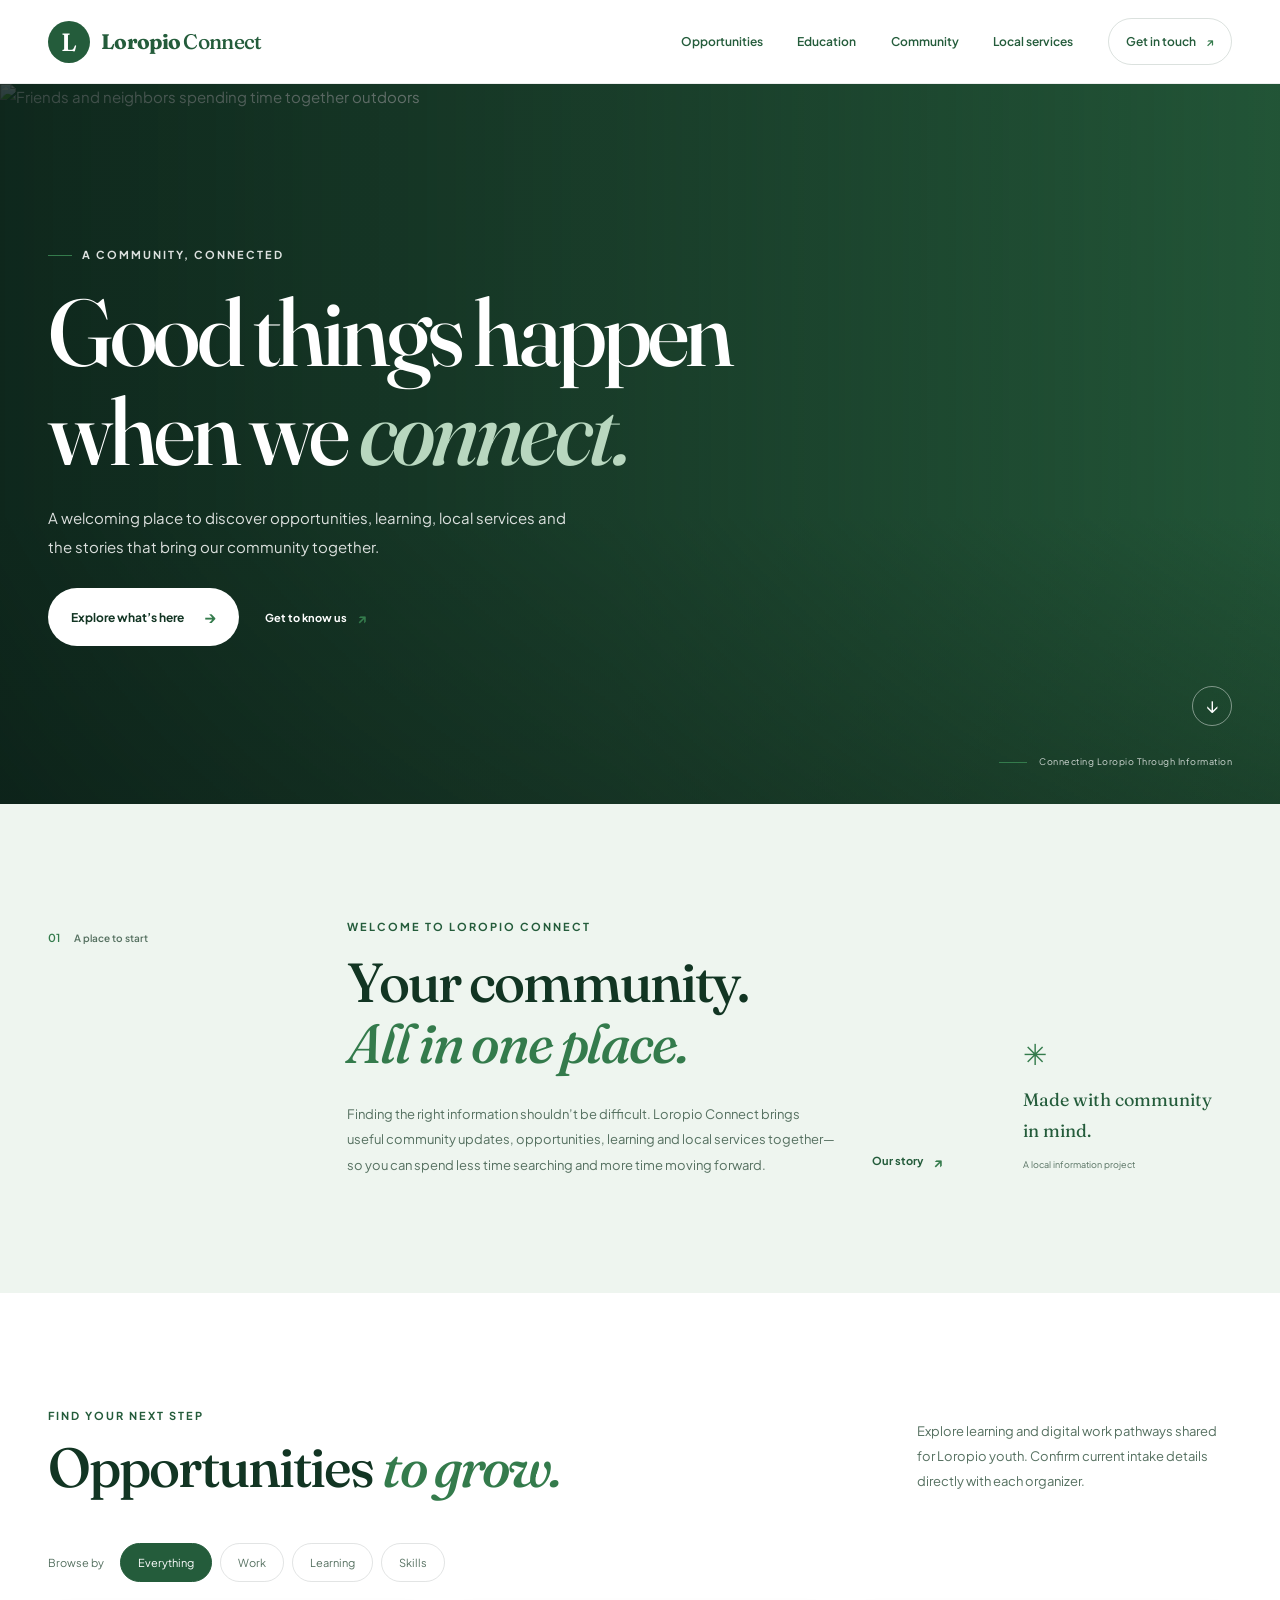
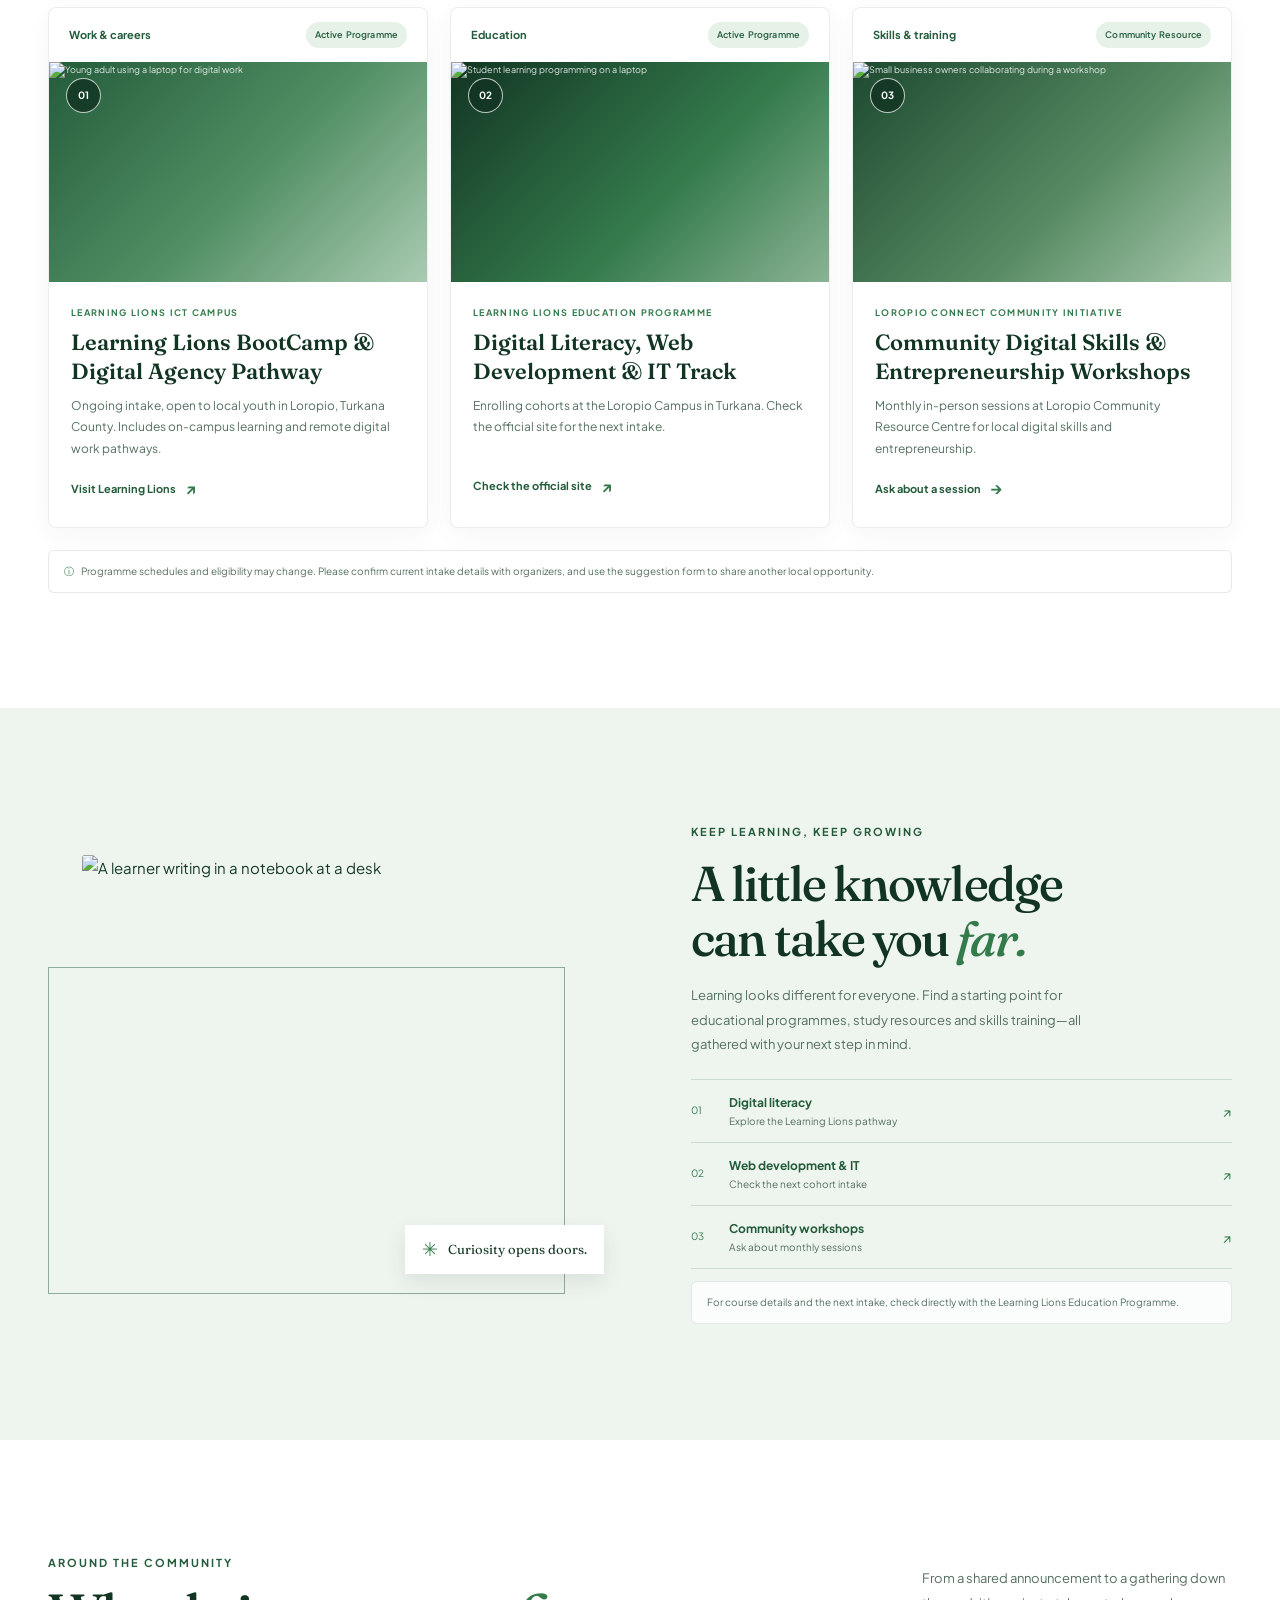
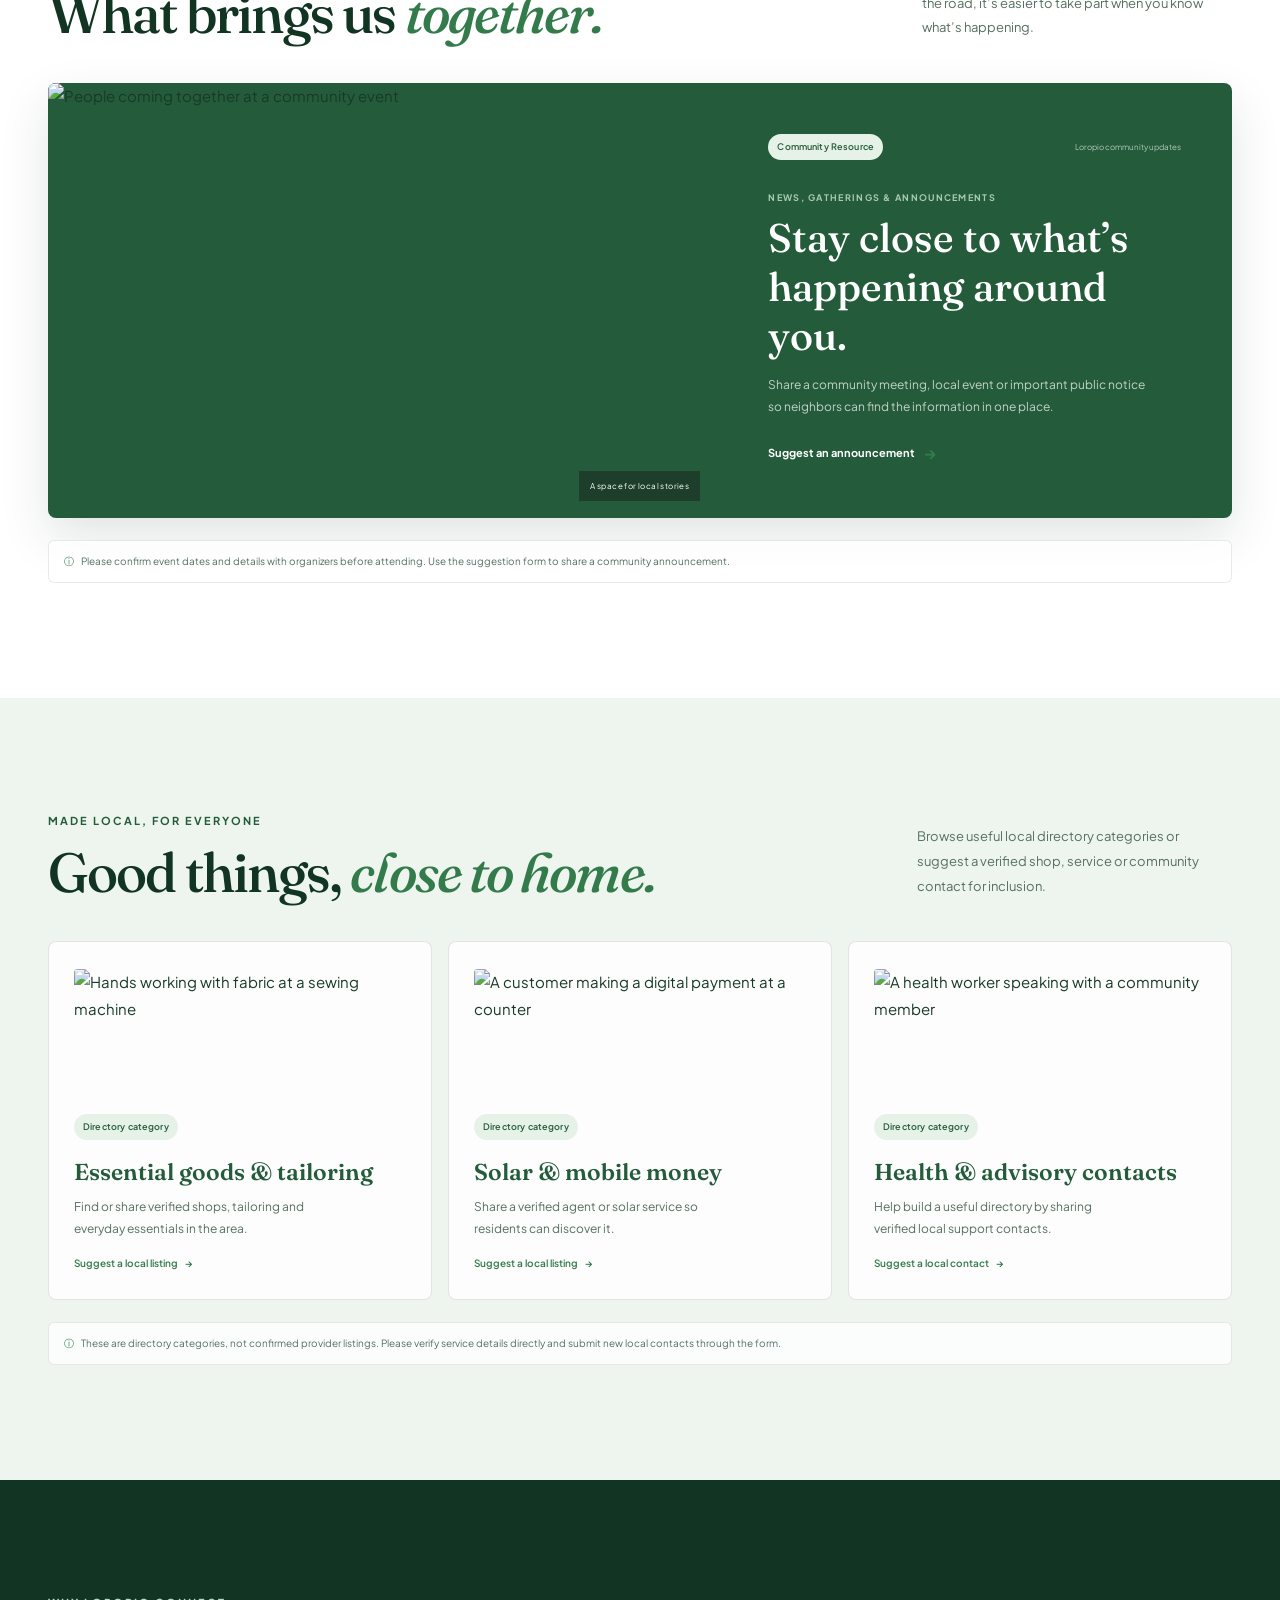
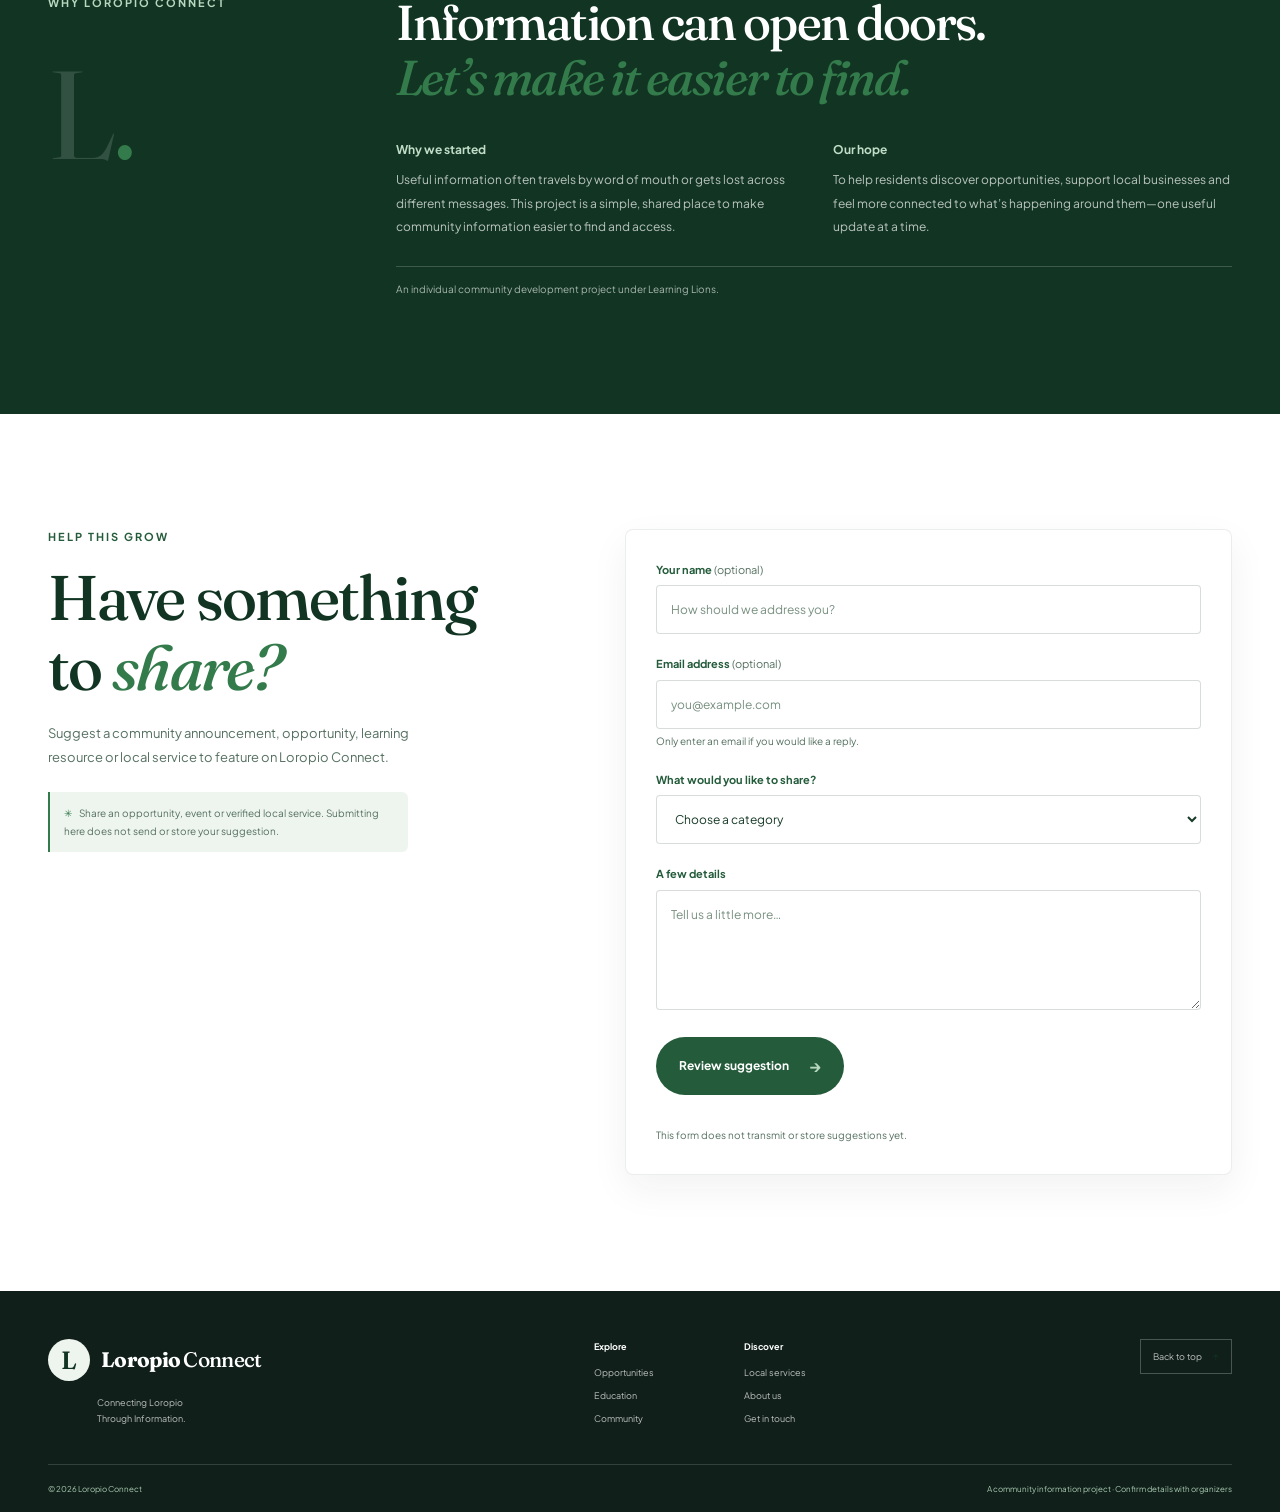
==== commit 7a0af0e7: "Update Loropio Connect with confirmed listings and card photos" ====
--- a/index.html
+++ b/index.html
@@ -3,7 +3,7 @@
 <head>
     <meta charset="UTF-8">
     <meta name="viewport" content="width=device-width, initial-scale=1.0">
-    <meta name="theme-color" content="#244c3b">
+    <meta name="theme-color" content="#123523">
     <meta name="description" content="Loropio Connect brings community information, learning opportunities and local services together in one welcoming place.">
     <title>Loropio Connect | Connecting Loropio Through Information</title>
     <link rel="preconnect" href="https://fonts.googleapis.com">
@@ -82,7 +82,7 @@
                         <p class="eyebrow">Find your next step</p>
                         <h2 class="display-heading" id="opportunities-title">Opportunities <em>to grow.</em></h2>
                     </div>
-                    <p class="section-intro">Explore pathways to work, learning and new skills. The examples below are demonstrations, not active listings.</p>
+                    <p class="section-intro">Explore learning and digital work pathways shared for Loropio youth. Confirm current intake details directly with each organizer.</p>
                 </div>
                 <div class="filter-row" role="group" aria-label="Filter opportunities">
                     <span class="filter-label">Browse by</span>
@@ -93,38 +93,38 @@
                 </div>
                 <div class="opportunity-grid">
                     <article class="opportunity-card opportunity-featured" data-category="jobs">
-                        <div class="card-topline"><span class="card-category">Work &amp; careers</span><span class="demo-tag">Demo listing</span></div>
-                        <div class="card-art art-sunrise" aria-hidden="true"><span>01</span><span class="art-symbol">↗</span></div>
+                        <div class="card-topline"><span class="card-category">Work &amp; careers</span><span class="demo-tag">Active Programme</span></div>
+                        <div class="card-art art-sunrise"><img src="https://images.unsplash.com/photo-1516321318423-f06f85e504b3?auto=format&amp;fit=crop&amp;w=1200&amp;q=88" alt="Young adult using a laptop for digital work" loading="lazy"><span class="image-number">01</span></div>
                         <div class="opportunity-details">
-                            <p class="card-kicker">Example opportunity</p>
-                            <h3>Discover local work opportunities</h3>
-                            <p>A sample space for job openings and internships shared by trusted organisations.</p>
-                            <a class="card-link" href="#contact">Suggest a listing <span aria-hidden="true">→</span></a>
+                            <p class="card-kicker">Learning Lions ICT Campus</p>
+                            <h3>Learning Lions BootCamp &amp; Digital Agency Pathway</h3>
+                            <p>Ongoing intake, open to local youth in Loropio, Turkana County. Includes on-campus learning and remote digital work pathways.</p>
+                            <a class="card-link" href="https://www.learninglions.org" target="_blank" rel="noopener noreferrer">Visit Learning Lions <span aria-hidden="true">↗</span></a>
                         </div>
                     </article>
                     <article class="opportunity-card" data-category="learning">
-                        <div class="card-topline"><span class="card-category">Education</span><span class="demo-tag">Demo listing</span></div>
-                        <div class="card-art art-pages" aria-hidden="true"><span>02</span><span class="art-symbol">✳</span></div>
+                        <div class="card-topline"><span class="card-category">Education</span><span class="demo-tag">Active Programme</span></div>
+                        <div class="card-art art-pages"><img src="https://images.unsplash.com/photo-1515879218367-8466d910aaa4?auto=format&amp;fit=crop&amp;w=1200&amp;q=88" alt="Student learning programming on a laptop" loading="lazy"><span class="image-number">02</span></div>
                         <div class="opportunity-details">
-                            <p class="card-kicker">Example opportunity</p>
-                            <h3>Find a learning opportunity</h3>
-                            <p>A sample space for scholarships, study programmes and education resources.</p>
-                            <a class="card-link" href="#education">Explore learning <span aria-hidden="true">→</span></a>
+                            <p class="card-kicker">Learning Lions Education Programme</p>
+                            <h3>Digital Literacy, Web Development &amp; IT Track</h3>
+                            <p>Enrolling cohorts at the Loropio Campus in Turkana. Check the official site for the next intake.</p>
+                            <a class="card-link" href="https://www.learninglions.org" target="_blank" rel="noopener noreferrer">Check the official site <span aria-hidden="true">↗</span></a>
                         </div>
                     </article>
                     <article class="opportunity-card" data-category="skills">
-                        <div class="card-topline"><span class="card-category">Skills &amp; training</span><span class="demo-tag">Demo listing</span></div>
-                        <div class="card-art art-growth" aria-hidden="true"><span>03</span><span class="art-symbol">⌁</span></div>
+                        <div class="card-topline"><span class="card-category">Skills &amp; training</span><span class="demo-tag">Community Resource</span></div>
+                        <div class="card-art art-growth"><img src="https://images.unsplash.com/photo-1556761175-b413da4baf72?auto=format&amp;fit=crop&amp;w=1200&amp;q=88" alt="Small business owners collaborating during a workshop" loading="lazy"><span class="image-number">03</span></div>
                         <div class="opportunity-details">
-                            <p class="card-kicker">Example opportunity</p>
-                            <h3>Build skills for what’s next</h3>
-                            <p>A sample space for digital learning, practical training and skill-building.</p>
-                            <a class="card-link" href="#education">See learning resources <span aria-hidden="true">→</span></a>
-                        </div>
-                    </article>
-                </div>
-                <p class="filter-empty" hidden>No examples in this category yet.</p>
-                <p class="demo-disclaimer"><span aria-hidden="true">ⓘ</span> These are demonstration examples, not current vacancies or verified programmes. Always confirm details with the official provider.</p>
+                            <p class="card-kicker">Loropio Connect Community Initiative</p>
+                            <h3>Community Digital Skills &amp; Entrepreneurship Workshops</h3>
+                            <p>Monthly in-person sessions at Loropio Community Resource Centre for local digital skills and entrepreneurship.</p>
+                            <a class="card-link" href="#contact">Ask about a session <span aria-hidden="true">→</span></a>
+                        </div>
+                    </article>
+                </div>
+                <p class="filter-empty" hidden>No current opportunities are listed in this category.</p>
+                <p class="demo-disclaimer"><span aria-hidden="true">ⓘ</span> Programme schedules and eligibility may change. Please confirm current intake details with organizers, and use the suggestion form to share another local opportunity.</p>
             </div>
         </section>
 
@@ -140,11 +140,11 @@
                     <h2 class="display-heading" id="education-title">A little knowledge<br>can take you <em>far.</em></h2>
                     <p class="education-copy">Learning looks different for everyone. Find a starting point for educational programmes, study resources and skills training—all gathered with your next step in mind.</p>
                     <div class="learning-links">
-                        <a href="#opportunities"><span class="learning-number">01</span><span><strong>Scholarships &amp; study</strong><small>Explore education opportunities</small></span><span class="learning-arrow" aria-hidden="true">↗</span></a>
-                        <a href="#opportunities"><span class="learning-number">02</span><span><strong>Skills &amp; training</strong><small>Discover ways to build new skills</small></span><span class="learning-arrow" aria-hidden="true">↗</span></a>
-                        <a href="#contact"><span class="learning-number">03</span><span><strong>Share a resource</strong><small>Help someone else find their way</small></span><span class="learning-arrow" aria-hidden="true">↗</span></a>
-                    </div>
-                    <p class="small-demo-note">Examples are for demonstration only. No live programmes are listed yet.</p>
+                        <a href="#opportunities"><span class="learning-number">01</span><span><strong>Digital literacy</strong><small>Explore the Learning Lions pathway</small></span><span class="learning-arrow" aria-hidden="true">↗</span></a>
+                        <a href="#opportunities"><span class="learning-number">02</span><span><strong>Web development &amp; IT</strong><small>Check the next cohort intake</small></span><span class="learning-arrow" aria-hidden="true">↗</span></a>
+                        <a href="#opportunities"><span class="learning-number">03</span><span><strong>Community workshops</strong><small>Ask about monthly sessions</small></span><span class="learning-arrow" aria-hidden="true">↗</span></a>
+                    </div>
+                    <p class="small-demo-note">For course details and the next intake, check directly with the Learning Lions Education Programme.</p>
                 </div>
             </div>
         </section>
@@ -165,14 +165,14 @@
                         <span class="photo-badge">A space for local stories</span>
                     </div>
                     <div class="community-story">
-                        <div class="story-topline"><span class="demo-tag">Demo content</span><span class="story-date">Community noticeboard</span></div>
+                        <div class="story-topline"><span class="demo-tag">Community Resource</span><span class="story-date">Loropio community updates</span></div>
                         <p class="story-kicker">News, gatherings &amp; announcements</p>
                         <h3>Stay close to what’s happening around you.</h3>
-                        <p>This space is ready for community meetings, local events and important public information—shared clearly and in one place.</p>
+                        <p>Share a community meeting, local event or important public notice so neighbors can find the information in one place.</p>
                         <a class="card-link" href="#contact">Suggest an announcement <span aria-hidden="true">→</span></a>
                     </div>
                 </div>
-                <p class="demo-disclaimer"><span aria-hidden="true">ⓘ</span> This noticeboard is a demonstration. No real events or announcements are currently published.</p>
+                <p class="demo-disclaimer"><span aria-hidden="true">ⓘ</span> Please confirm event dates and details with organizers before attending. Use the suggestion form to share a community announcement.</p>
             </div>
         </section>
 
@@ -183,32 +183,32 @@
                         <p class="eyebrow">Made local, for everyone</p>
                         <h2 class="display-heading" id="services-title">Good things, <em>close to home.</em></h2>
                     </div>
-                    <p class="section-intro">A future home for the people, small businesses and essential services that make our community work.</p>
+                    <p class="section-intro">Browse useful local directory categories or suggest a verified shop, service or community contact for inclusion.</p>
                 </div>
                 <div class="service-grid">
                     <article class="service-card">
-                        <span class="service-icon" aria-hidden="true">⌂</span>
-                        <span class="demo-tag">Example category</span>
-                        <h3>Everyday essentials</h3>
-                        <p>A directory space for useful services and nearby support.</p>
-                        <span class="service-coming">Local listings coming soon</span>
+                        <img class="service-photo" src="https://images.unsplash.com/photo-1558618666-fcd25c85cd64?auto=format&amp;fit=crop&amp;w=1000&amp;q=85" alt="Hands working with fabric at a sewing machine" loading="lazy">
+                        <span class="demo-tag">Directory category</span>
+                        <h3>Essential goods &amp; tailoring</h3>
+                        <p>Find or share verified shops, tailoring and everyday essentials in the area.</p>
+                        <a class="service-coming" href="#contact">Suggest a local listing <span aria-hidden="true">→</span></a>
                     </article>
                     <article class="service-card">
-                        <span class="service-icon" aria-hidden="true">✳</span>
-                        <span class="demo-tag">Example category</span>
-                        <h3>Local businesses</h3>
-                        <p>A place for community businesses to share what they do.</p>
-                        <span class="service-coming">Local listings coming soon</span>
+                        <img class="service-photo" src="https://images.unsplash.com/photo-1556742049-0cfed4f6a45d?auto=format&amp;fit=crop&amp;w=1000&amp;q=85" alt="A customer making a digital payment at a counter" loading="lazy">
+                        <span class="demo-tag">Directory category</span>
+                        <h3>Solar &amp; mobile money</h3>
+                        <p>Share a verified agent or solar service so residents can discover it.</p>
+                        <a class="service-coming" href="#contact">Suggest a local listing <span aria-hidden="true">→</span></a>
                     </article>
                     <article class="service-card">
-                        <span class="service-icon" aria-hidden="true">↗</span>
-                        <span class="demo-tag">Example category</span>
-                        <h3>Community services</h3>
-                        <p>A starting point for finding support and helpful contacts.</p>
-                        <span class="service-coming">Local listings coming soon</span>
-                    </article>
-                </div>
-                <p class="demo-disclaimer"><span aria-hidden="true">ⓘ</span> Categories are examples only. No businesses, services or contact details are being advertised.</p>
+                        <img class="service-photo" src="https://images.unsplash.com/photo-1576091160399-112ba8d25d1d?auto=format&amp;fit=crop&amp;w=1000&amp;q=85" alt="A health worker speaking with a community member" loading="lazy">
+                        <span class="demo-tag">Directory category</span>
+                        <h3>Health &amp; advisory contacts</h3>
+                        <p>Help build a useful directory by sharing verified local support contacts.</p>
+                        <a class="service-coming" href="#contact">Suggest a local contact <span aria-hidden="true">→</span></a>
+                    </article>
+                </div>
+                <p class="demo-disclaimer"><span aria-hidden="true">ⓘ</span> These are directory categories, not confirmed provider listings. Please verify service details directly and submit new local contacts through the form.</p>
             </div>
         </section>
 
@@ -241,7 +241,7 @@
                     <p class="eyebrow">Help this grow</p>
                     <h2 class="display-heading" id="contact-title">Have something<br>to <em>share?</em></h2>
                     <p>Suggest a community announcement, opportunity, learning resource or local service to feature on Loropio Connect.</p>
-                    <p class="contact-note"><span aria-hidden="true">✳</span> There are no published contact details yet. This form is a demonstration and does not send or store information.</p>
+                    <p class="contact-note"><span aria-hidden="true">✳</span> Share an opportunity, event or verified local service. Submitting here does not send or store your suggestion.</p>
                 </div>
                 <form class="contact-form" id="suggestion-form" novalidate>
                     <div class="form-row">
@@ -270,7 +270,7 @@
                     </div>
                     <button class="button button-dark form-submit" type="submit">Review suggestion <span aria-hidden="true">→</span></button>
                     <p class="form-status" id="form-status" role="status" aria-live="polite"></p>
-                    <p class="form-disclaimer">Demonstration only: your suggestion will not be sent or saved.</p>
+                    <p class="form-disclaimer">This form does not transmit or store suggestions yet.</p>
                 </form>
             </div>
         </section>
@@ -291,7 +291,7 @@
             </div>
             <a class="back-to-top" href="#top">Back to top <span aria-hidden="true">↑</span></a>
         </div>
-        <div class="footer-bottom page-width"><span>© <span id="current-year"></span> Loropio Connect</span><span>A community information project · Sample website content</span></div>
+        <div class="footer-bottom page-width"><span>© <span id="current-year"></span> Loropio Connect</span><span>A community information project · Confirm details with organizers</span></div>
     </footer>
 </body>
 </html>
--- a/style.css
+++ b/style.css
@@ -2135,4 +2135,69 @@
     .service-card:first-child {
         border-color: rgba(18, 53, 35, .12);
     }
+}
+
+.card-art {
+    position: relative;
+    height: 220px;
+    padding: 0;
+    overflow: hidden;
+}
+
+.card-art img {
+    width: 100%;
+    height: 100%;
+    object-fit: cover;
+    object-position: center;
+    transition: transform .45s ease;
+}
+
+.opportunity-card:hover .card-art img {
+    transform: scale(1.035);
+}
+
+.image-number {
+    position: absolute;
+    top: 16px;
+    left: 17px;
+    min-width: 35px;
+    height: 35px;
+    display: grid;
+    place-items: center;
+    border: 1px solid rgba(255, 255, 255, .72);
+    border-radius: 50%;
+    color: #fff;
+    background: rgba(18, 53, 35, .84);
+    font-size: 10px;
+    font-weight: 700;
+}
+
+.service-coming {
+    width: fit-content;
+    color: #347b4c;
+    text-decoration: none;
+}
+
+.service-photo {
+    width: 100%;
+    height: 126px;
+    margin-bottom: 16px;
+    border-radius: 4px;
+    object-fit: cover;
+    object-position: center;
+}
+
+.service-coming span {
+    margin-left: 5px;
+}
+
+.service-coming:hover {
+    text-decoration: underline;
+    text-underline-offset: 3px;
+}
+
+@media (max-width: 680px) {
+    .card-art {
+        height: 220px;
+    }
 }
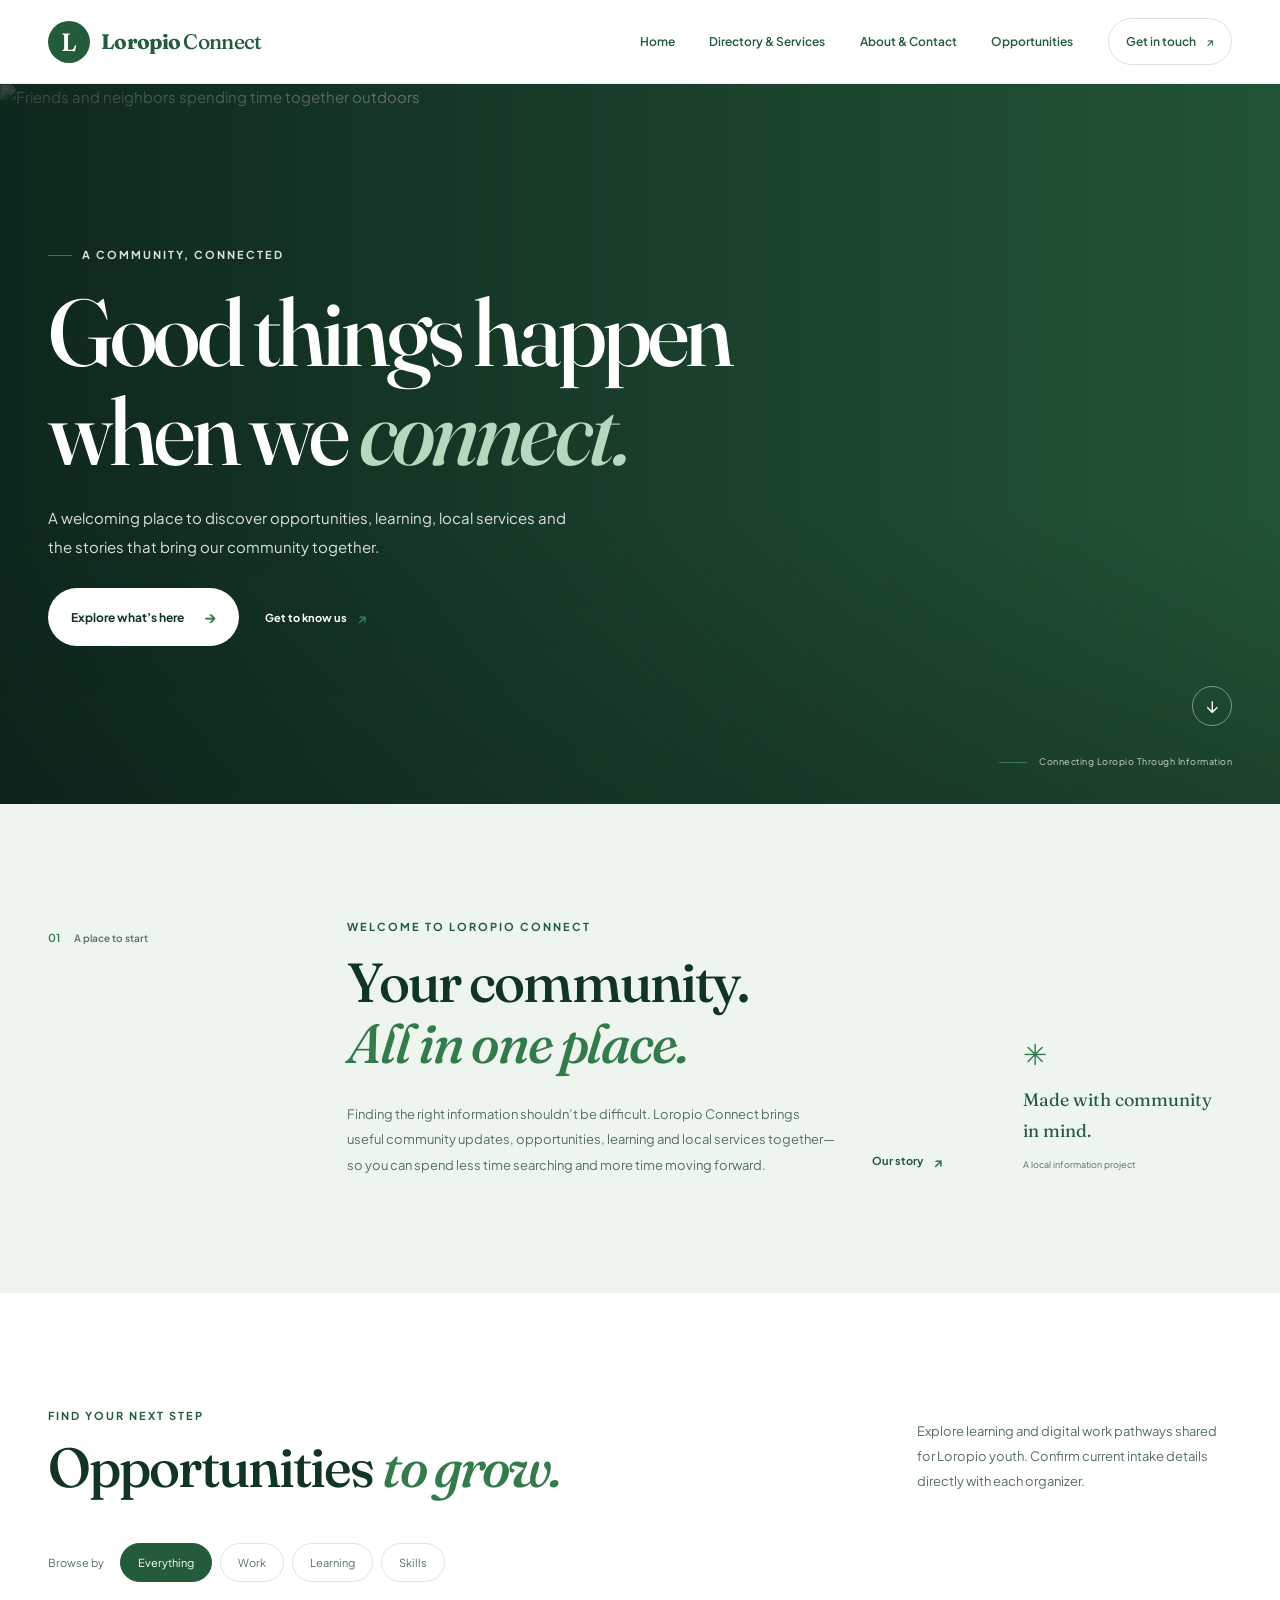
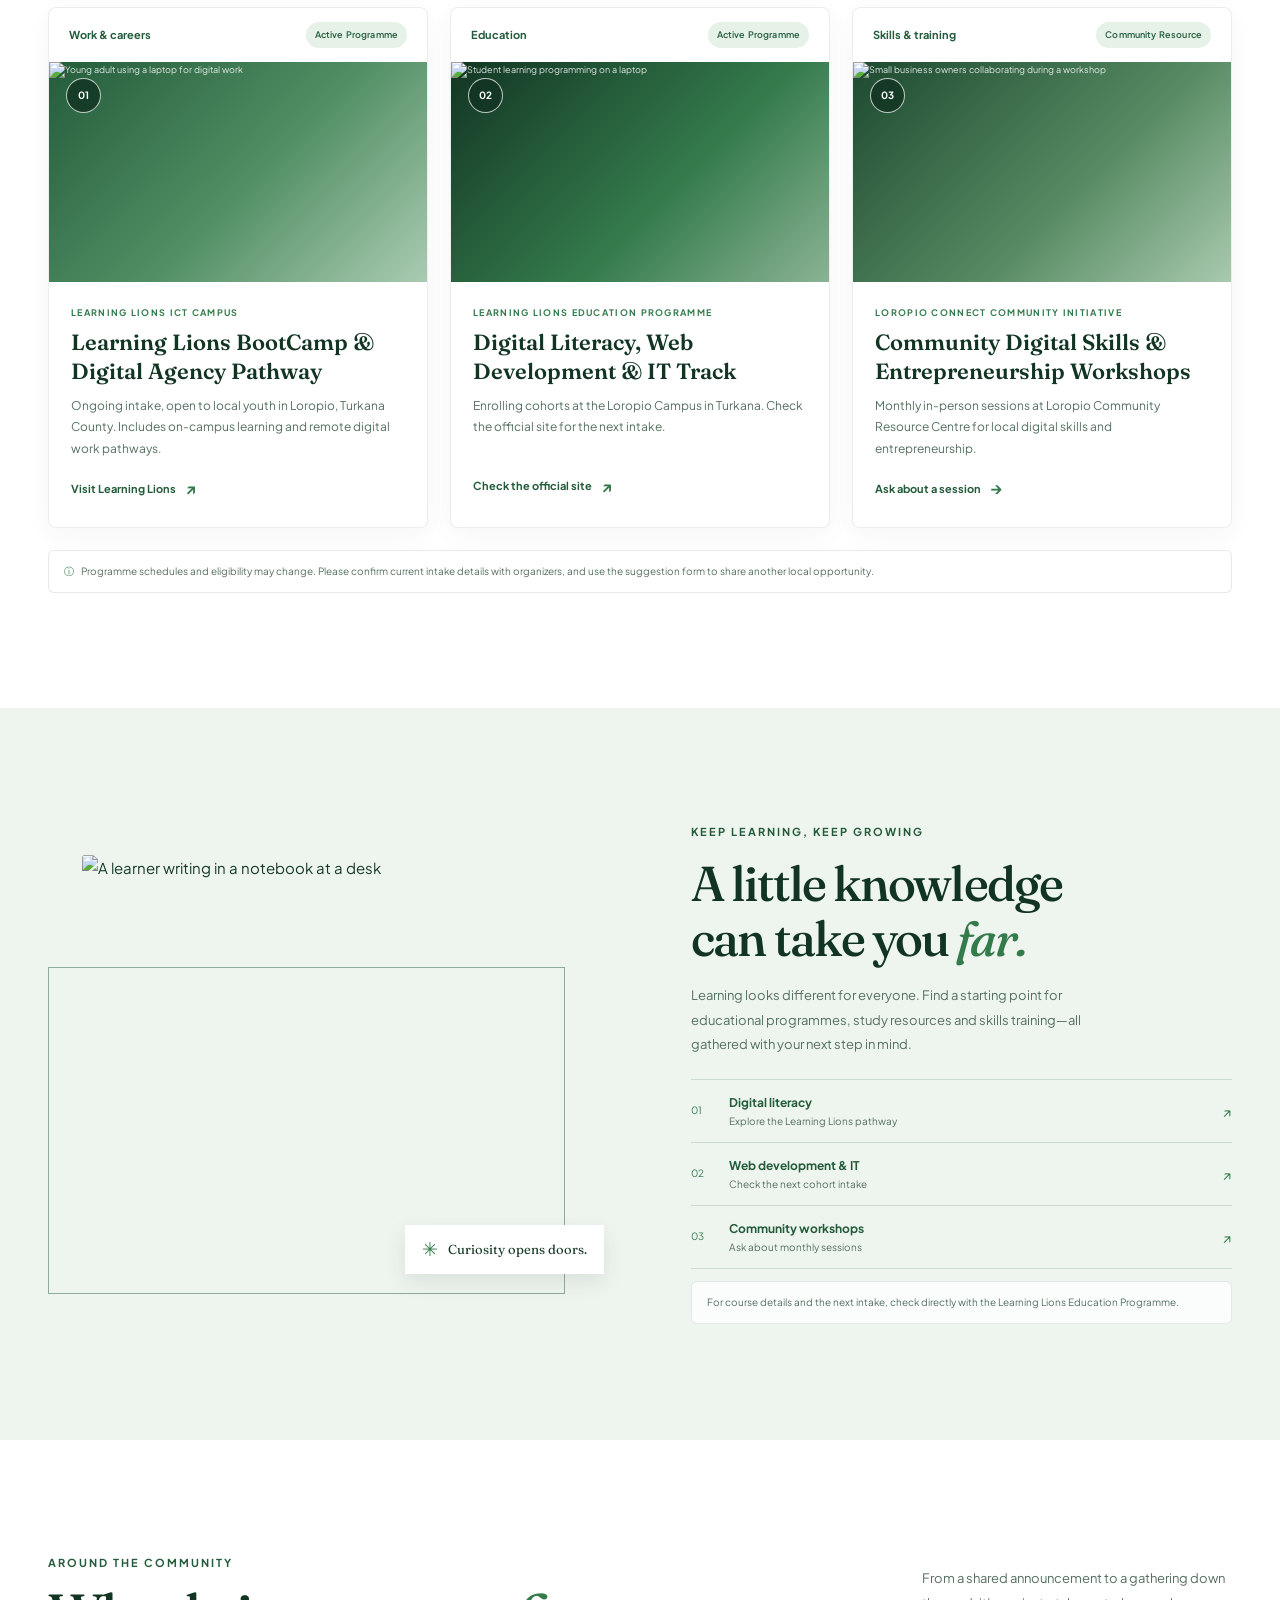
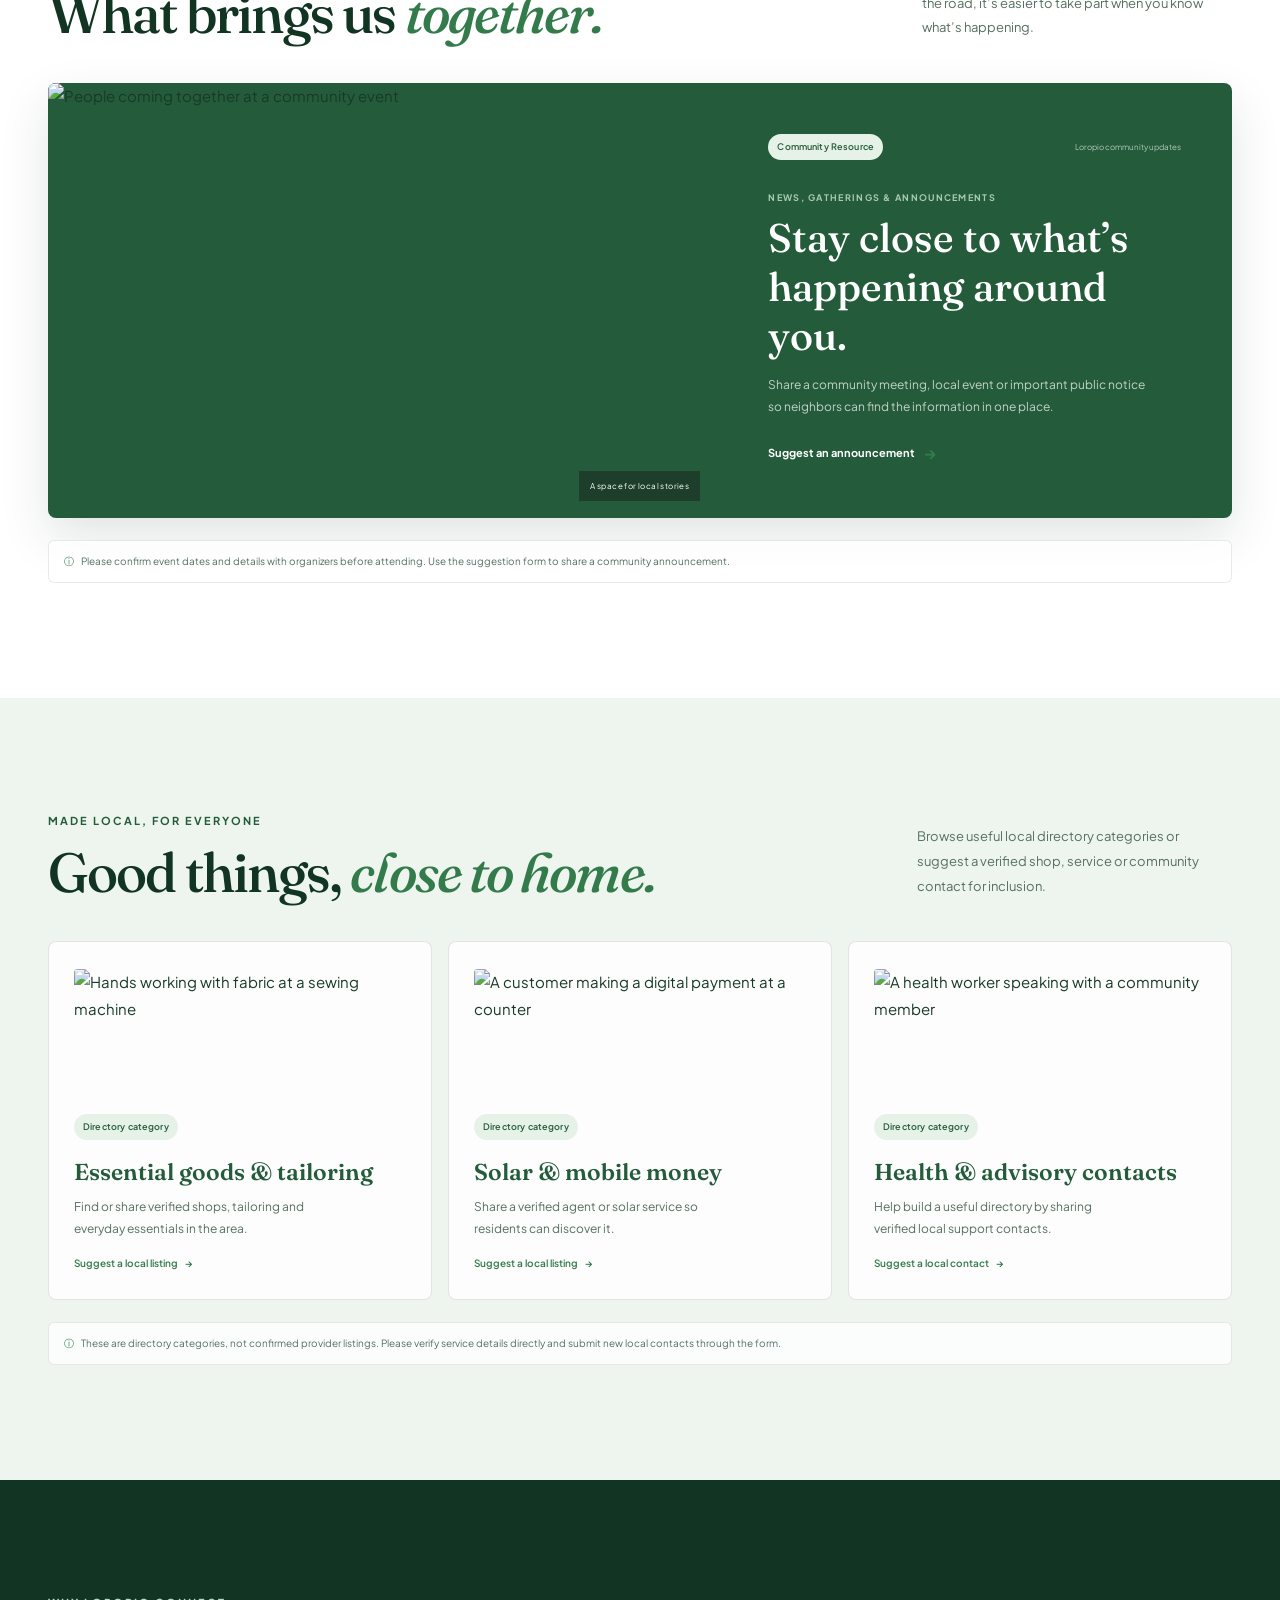
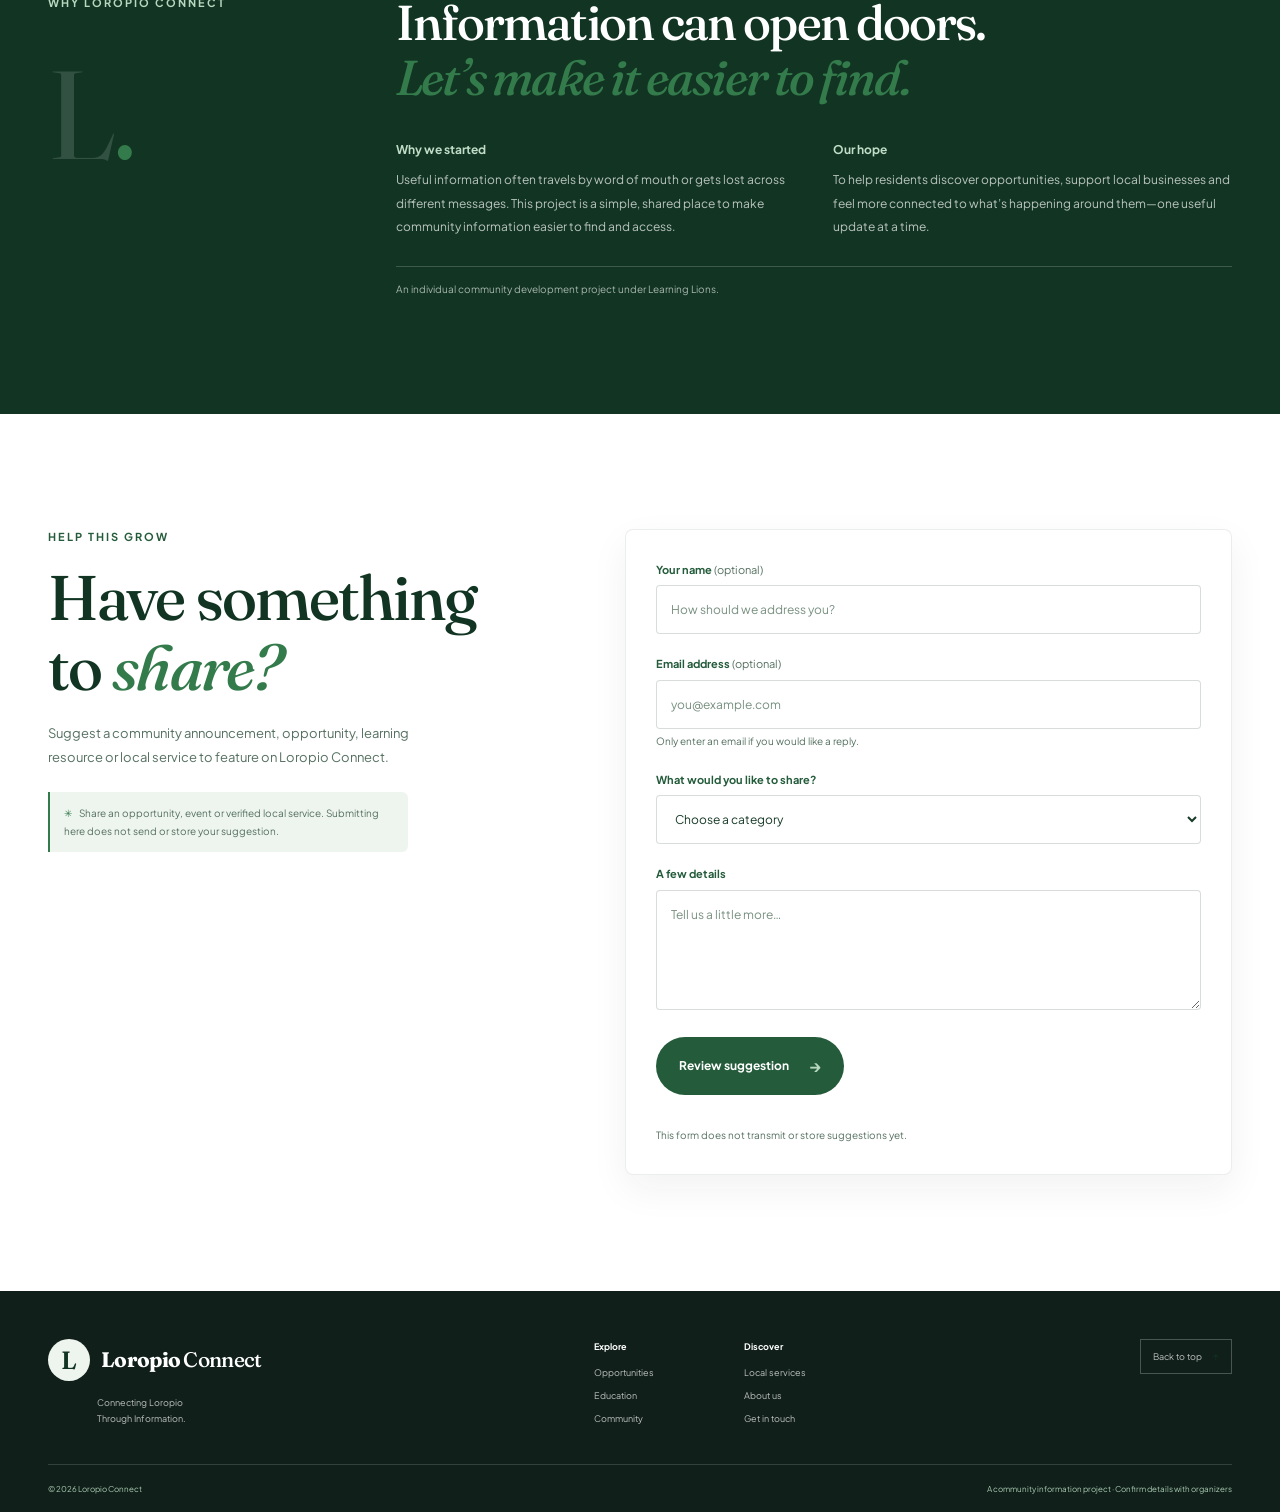
==== commit 7eb70e72: "Add multi-page navigation with services, about, and 404 pages" ====
--- a/index.html
+++ b/index.html
@@ -18,7 +18,7 @@
 
     <header class="site-header" id="top">
         <div class="header-inner">
-            <a class="brand" href="#top" aria-label="Loropio Connect home">
+            <a class="brand" href="index.html" aria-label="Loropio Connect home">
                 <span class="brand-mark" aria-hidden="true">L</span>
                 <span class="brand-name">Loropio <span>Connect</span></span>
             </a>
@@ -27,11 +27,11 @@
                 <span class="menu-icon" aria-hidden="true"><i></i><i></i></span>
             </button>
             <nav class="primary-navigation" id="primary-navigation" aria-label="Main navigation">
-                <a href="#opportunities">Opportunities</a>
-                <a href="#education">Education</a>
-                <a href="#community">Community</a>
-                <a href="#services">Local services</a>
-                <a class="nav-contact" href="#contact">Get in touch <span aria-hidden="true">↗</span></a>
+                <a href="index.html">Home</a>
+                <a href="services.html">Directory &amp; Services</a>
+                <a href="about.html">About &amp; Contact</a>
+                <a href="index.html#opportunities">Opportunities</a>
+                <a class="nav-contact" href="about.html#contact">Get in touch <span aria-hidden="true">↗</span></a>
             </nav>
         </div>
     </header>
@@ -49,7 +49,7 @@
                 <p class="hero-copy">A welcoming place to discover opportunities, learning, local services and the stories that bring our community together.</p>
                 <div class="hero-actions">
                     <a class="button button-light" href="#opportunities">Explore what’s here <span aria-hidden="true">→</span></a>
-                    <a class="text-link hero-text-link" href="#about">Get to know us <span aria-hidden="true">↗</span></a>
+                    <a class="text-link hero-text-link" href="about.html">Get to know us <span aria-hidden="true">↗</span></a>
                 </div>
             </div>
             <div class="hero-caption"><span class="caption-line"></span> Connecting Loropio Through Information</div>
@@ -64,7 +64,7 @@
                     <h2 class="display-heading" id="welcome-title">Your community.<br><em>All in one place.</em></h2>
                     <div class="welcome-bottom">
                         <p>Finding the right information shouldn’t be difficult. Loropio Connect brings useful community updates, opportunities, learning and local services together—so you can spend less time searching and more time moving forward.</p>
-                        <a class="text-link" href="#about">Our story <span aria-hidden="true">↗</span></a>
+                        <a class="text-link" href="about.html">Our story <span aria-hidden="true">↗</span></a>
                     </div>
                 </div>
                 <div class="welcome-note">
@@ -279,7 +279,7 @@
     <footer class="site-footer">
         <div class="page-width footer-main">
             <div class="footer-brand">
-                <a class="brand brand-footer" href="#top">
+                <a class="brand brand-footer" href="index.html">
                     <span class="brand-mark" aria-hidden="true">L</span>
                     <span class="brand-name">Loropio <span>Connect</span></span>
                 </a>
@@ -287,9 +287,9 @@
             </div>
             <div class="footer-links">
                 <div><span class="footer-heading">Explore</span><a href="#opportunities">Opportunities</a><a href="#education">Education</a><a href="#community">Community</a></div>
-                <div><span class="footer-heading">Discover</span><a href="#services">Local services</a><a href="#about">About us</a><a href="#contact">Get in touch</a></div>
-            </div>
-            <a class="back-to-top" href="#top">Back to top <span aria-hidden="true">↑</span></a>
+                <div><span class="footer-heading">Discover</span><a href="services.html">Local services</a><a href="about.html">About us</a><a href="#contact">Get in touch</a></div>
+            </div>
+            <a class="back-to-top" href="index.html">Back to top <span aria-hidden="true">↑</span></a>
         </div>
         <div class="footer-bottom page-width"><span>© <span id="current-year"></span> Loropio Connect</span><span>A community information project · Confirm details with organizers</span></div>
     </footer>
